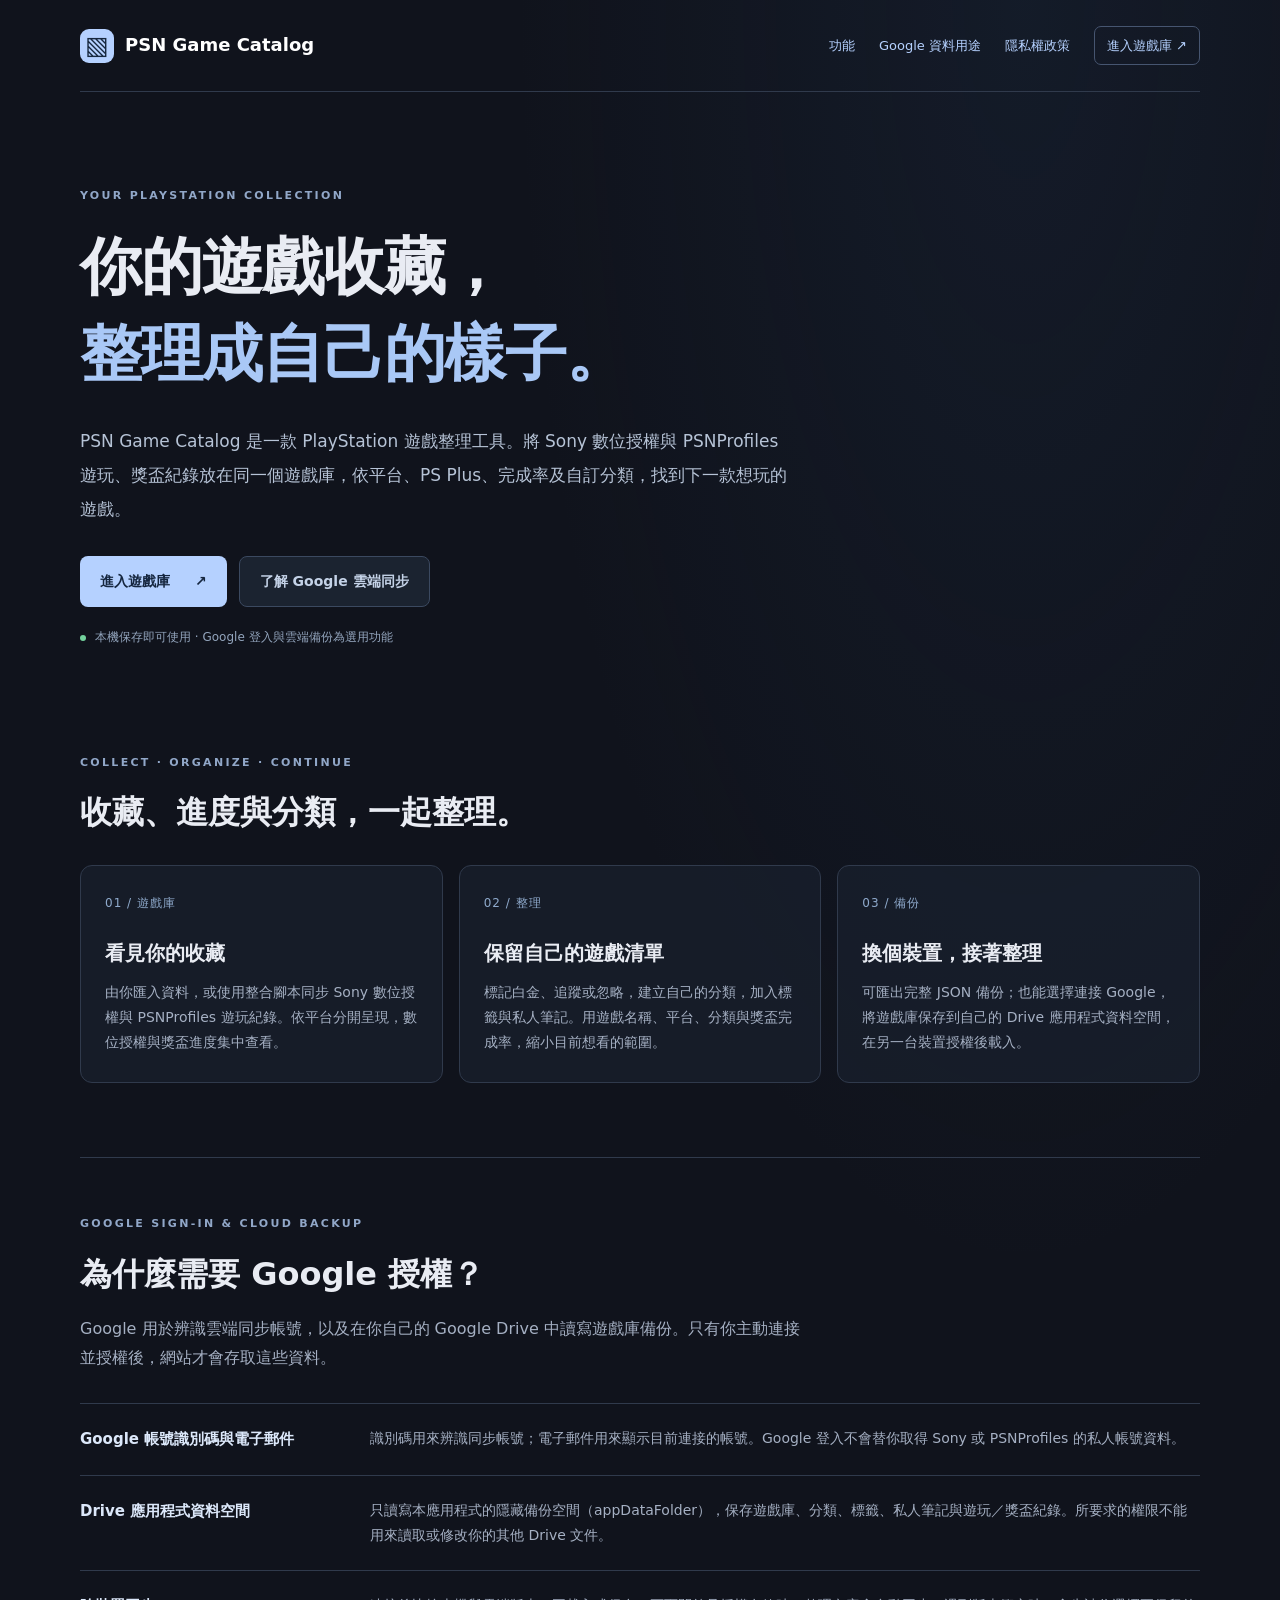
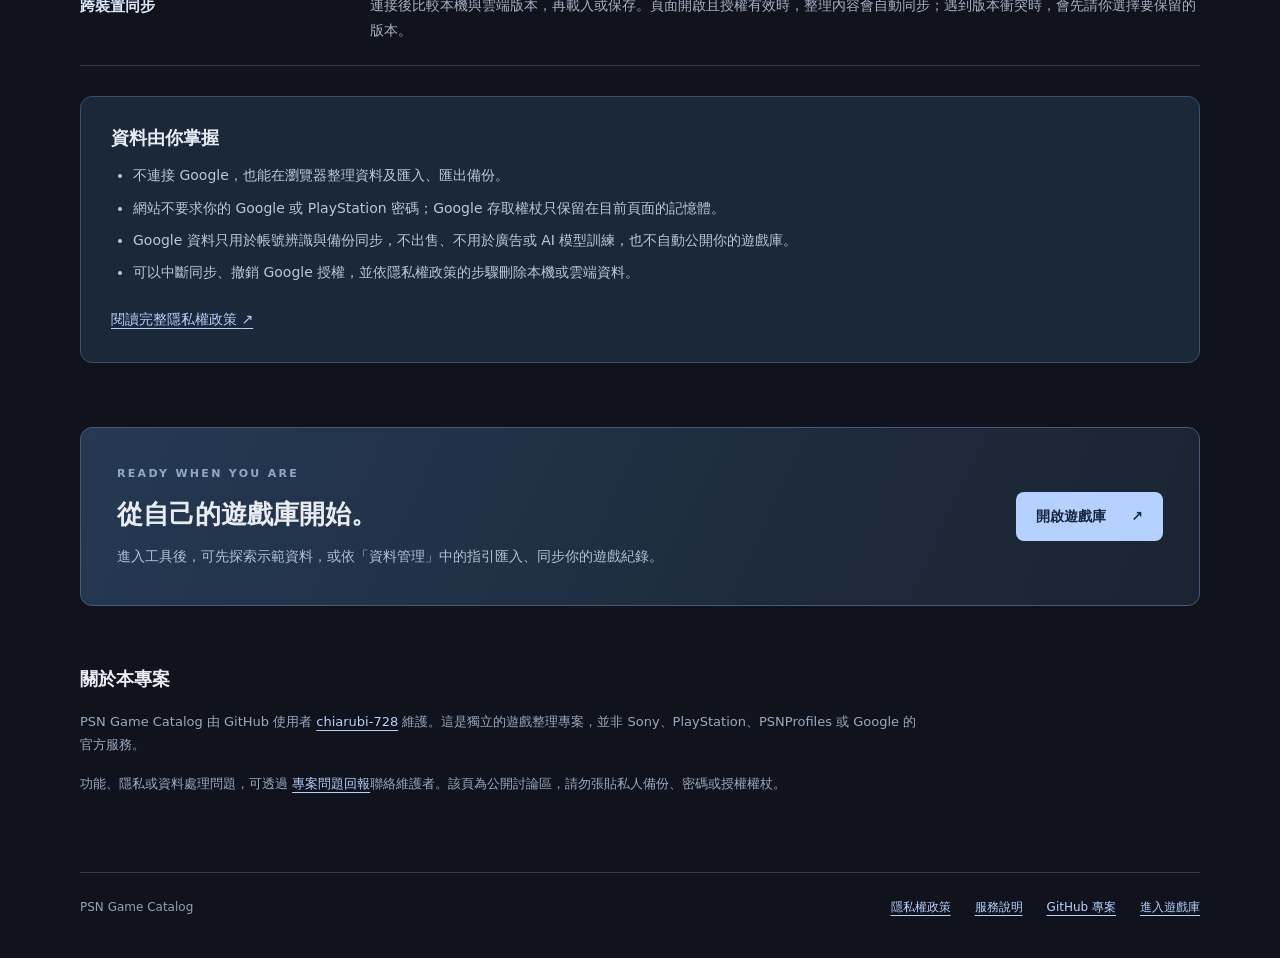
==== index.html @ e619add8 "建立 PSN Game Catalog 公開首頁" ====
<!doctype html>
<html lang="zh-Hant">
<head>
  <meta charset="utf-8">
  <meta name="viewport" content="width=device-width,initial-scale=1">
  <meta name="google-site-verification" content="MO9Nw9-mfi5g1G-daa9AsuT8tZnIIoYQPMDSrDxIh8I">
  <meta name="theme-color" content="#10131c">
  <meta name="description" content="PSN Game Catalog 是 PlayStation 遊戲整理工具，整合數位授權、遊玩與獎盃紀錄，提供分類、搜尋與選用的 Google Drive 雲端備份。了解功能、Google 資料用途及隱私權政策。">
  <link rel="canonical" href="https://chiarubi-728.github.io/">
  <title>PSN Game Catalog · PlayStation 遊戲整理工具</title>
  <link rel="stylesheet" href="style.css">
</head>
<body>
  <a class="skip-link" href="#main">跳至主要內容</a>
  <header class="site-header">
    <a class="brand" href="/" aria-label="PSN Game Catalog 首頁"><span class="brand-symbol" aria-hidden="true">▧</span><span>PSN Game Catalog</span></a>
    <nav aria-label="主要導覽"><a href="#features">功能</a><a href="#google-data">Google 資料用途</a><a href="/PSN_Game_Catalog/privacy.html">隱私權政策</a><a class="nav-enter" href="/PSN_Game_Catalog/">進入遊戲庫 <span aria-hidden="true">↗</span></a></nav>
  </header>
  <main id="main">
    <section class="hero" aria-labelledby="hero-title">
      <p class="eyebrow">YOUR PLAYSTATION COLLECTION</p>
      <h1 id="hero-title">你的遊戲收藏，<br><span>整理成自己的樣子。</span></h1>
      <p class="hero-description">PSN Game Catalog 是一款 PlayStation 遊戲整理工具。將 Sony 數位授權與 PSNProfiles 遊玩、獎盃紀錄放在同一個遊戲庫，依平台、PS Plus、完成率及自訂分類，找到下一款想玩的遊戲。</p>
      <div class="hero-actions"><a class="button primary" href="/PSN_Game_Catalog/">進入遊戲庫 <span aria-hidden="true">↗</span></a><a class="button secondary" href="#google-data">了解 Google 雲端同步</a></div>
      <p class="hero-note"><span class="status-dot" aria-hidden="true"></span>本機保存即可使用 · Google 登入與雲端備份為選用功能</p>
    </section>

    <section id="features" class="features" aria-labelledby="features-title">
      <div class="section-heading"><p class="eyebrow">COLLECT · ORGANIZE · CONTINUE</p><h2 id="features-title">收藏、進度與分類，一起整理。</h2></div>
      <div class="feature-grid">
        <article><span class="feature-number" aria-hidden="true">01 / 遊戲庫</span><h3>看見你的收藏</h3><p>由你匯入資料，或使用整合腳本同步 Sony 數位授權與 PSNProfiles 遊玩紀錄。依平台分開呈現，數位授權與獎盃進度集中查看。</p></article>
        <article><span class="feature-number" aria-hidden="true">02 / 整理</span><h3>保留自己的遊戲清單</h3><p>標記白金、追蹤或忽略，建立自己的分類，加入標籤與私人筆記。用遊戲名稱、平台、分類與獎盃完成率，縮小目前想看的範圍。</p></article>
        <article><span class="feature-number" aria-hidden="true">03 / 備份</span><h3>換個裝置，接著整理</h3><p>可匯出完整 JSON 備份；也能選擇連接 Google，將遊戲庫保存到自己的 Drive 應用程式資料空間，在另一台裝置授權後載入。</p></article>
      </div>
    </section>

    <section id="google-data" class="google-section" aria-labelledby="google-title">
      <div class="section-heading"><p class="eyebrow">GOOGLE SIGN-IN &amp; CLOUD BACKUP</p><h2 id="google-title">為什麼需要 Google 授權？</h2><p>Google 用於辨識雲端同步帳號，以及在你自己的 Google Drive 中讀寫遊戲庫備份。只有你主動連接並授權後，網站才會存取這些資料。</p></div>
      <dl class="data-list">
        <div><dt>Google 帳號識別碼與電子郵件</dt><dd>識別碼用來辨識同步帳號；電子郵件用來顯示目前連接的帳號。Google 登入不會替你取得 Sony 或 PSNProfiles 的私人帳號資料。</dd></div>
        <div><dt>Drive 應用程式資料空間</dt><dd>只讀寫本應用程式的隱藏備份空間（appDataFolder），保存遊戲庫、分類、標籤、私人筆記與遊玩／獎盃紀錄。所要求的權限不能用來讀取或修改你的其他 Drive 文件。</dd></div>
        <div><dt>跨裝置同步</dt><dd>連接後比較本機與雲端版本，再載入或保存。頁面開啟且授權有效時，整理內容會自動同步；遇到版本衝突時，會先請你選擇要保留的版本。</dd></div>
      </dl>
      <div class="privacy-summary"><h3>資料由你掌握</h3><ul><li>不連接 Google，也能在瀏覽器整理資料及匯入、匯出備份。</li><li>網站不要求你的 Google 或 PlayStation 密碼；Google 存取權杖只保留在目前頁面的記憶體。</li><li>Google 資料只用於帳號辨識與備份同步，不出售、不用於廣告或 AI 模型訓練，也不自動公開你的遊戲庫。</li><li>可以中斷同步、撤銷 Google 授權，並依隱私權政策的步驟刪除本機或雲端資料。</li></ul><a href="/PSN_Game_Catalog/privacy.html">閱讀完整隱私權政策 <span aria-hidden="true">↗</span></a></div>
    </section>

    <section class="getting-started" aria-labelledby="start-title"><div><p class="eyebrow">READY WHEN YOU ARE</p><h2 id="start-title">從自己的遊戲庫開始。</h2><p>進入工具後，可先探索示範資料，或依「資料管理」中的指引匯入、同步你的遊戲紀錄。</p></div><a class="button primary" href="/PSN_Game_Catalog/">開啟遊戲庫 <span aria-hidden="true">↗</span></a></section>

    <section class="project-info" aria-labelledby="project-title"><h2 id="project-title">關於本專案</h2><p>PSN Game Catalog 由 GitHub 使用者 <a href="https://github.com/chiarubi-728">chiarubi-728</a> 維護。這是獨立的遊戲整理專案，並非 Sony、PlayStation、PSNProfiles 或 Google 的官方服務。</p><p>功能、隱私或資料處理問題，可透過 <a href="https://github.com/chiarubi-728/PSN_Game_Catalog/issues">專案問題回報</a>聯絡維護者。該頁為公開討論區，請勿張貼私人備份、密碼或授權權杖。</p></section>
  </main>
  <footer class="site-footer"><span>PSN Game Catalog</span><nav aria-label="政策與相關連結"><a href="/PSN_Game_Catalog/privacy.html">隱私權政策</a><a href="/PSN_Game_Catalog/terms.html">服務說明</a><a href="https://github.com/chiarubi-728/PSN_Game_Catalog">GitHub 專案</a><a href="/PSN_Game_Catalog/">進入遊戲庫</a></nav></footer>
</body>
</html>
---- style.css ----
:root{color-scheme:dark;font-family:system-ui,"Microsoft JhengHei",sans-serif;background:#10131c;color:#e9ecf3;line-height:1.8;--muted:#a5b0c3;--accent:#b5d1ff;--line:#303a4c}
*{box-sizing:border-box}html{scroll-padding-top:24px}body{margin:0;background:radial-gradient(ellipse at 80% 0,#253f622e,transparent 35%),#10131c}a{color:var(--accent);text-underline-offset:4px}a:hover{color:#e2ecff}a:focus-visible{outline:2px solid var(--accent);outline-offset:5px;border-radius:3px}p{margin:0 0 16px}h1,h2,h3{line-height:1.4;text-wrap:balance}h2{font-size:clamp(24px,3vw,32px);margin:0 0 18px;font-weight:650}h3{font-size:20px;margin:0 0 13px}.site-header,main,.site-footer{width:min(1120px,calc(100% - 64px));margin-inline:auto}.site-header{padding:26px 0;display:flex;align-items:center;justify-content:space-between;gap:24px;border-bottom:1px solid var(--line)}.brand{display:flex;align-items:center;gap:11px;color:#fff;text-decoration:none;font-size:18px;font-weight:700;white-space:nowrap}.brand-symbol{width:34px;height:34px;display:grid;place-items:center;background:#b5d1ff;color:#17283f;border-radius:9px;font-size:25px;line-height:1}.site-header nav,.site-footer nav{display:flex;align-items:center;flex-wrap:wrap;gap:15px 24px;font-size:13px}.site-header nav a{text-decoration:none}.nav-enter{padding:7px 12px;border:1px solid #465570;border-radius:7px}.hero{padding:94px 0 88px;max-width:860px}.eyebrow{font-size:11px;font-weight:650;letter-spacing:2.3px;color:#91a7c8;margin:0 0 18px}h1{font-size:clamp(38px,5.8vw,62px);font-weight:700;letter-spacing:-1.3px;margin:0 0 26px}h1 span{color:#a9c8f6}.hero-description{max-width:720px;font-size:17px;line-height:2;color:#b6c3d6}.hero-actions{display:flex;flex-wrap:wrap;gap:12px;margin:30px 0 20px}.button{display:inline-flex;align-items:center;justify-content:center;gap:25px;border-radius:8px;padding:12px 20px;text-decoration:none;font-weight:650;font-size:14px}.primary{background:#b5d1ff;color:#15263f}.primary:hover{background:#d2e2ff;color:#15263f}.secondary{background:#1b2330;color:#c4d2e7;border:1px solid #3b4960}.hero-note{display:flex;align-items:baseline;gap:9px;color:#93a5bd;font-size:12px}.status-dot{width:6px;height:6px;background:#73d29d;border-radius:50%;flex:none}.features{padding:0 0 74px}.section-heading{max-width:800px;margin-bottom:30px}.section-heading>p:not(.eyebrow){color:var(--muted);max-width:720px}.feature-grid{display:grid;grid-template-columns:repeat(3,minmax(0,1fr));gap:16px}.feature-grid article{border:1px solid var(--line);border-radius:12px;padding:27px 24px;background:#1a2230a3}.feature-number{display:block;color:#8faacc;font-size:12px;letter-spacing:1px;margin-bottom:24px}.feature-grid p{color:var(--muted);font-size:14px;margin:0}.google-section{padding:56px 0 64px;border-top:1px solid var(--line)}.data-list{margin:0;border-top:1px solid var(--line)}.data-list>div{display:grid;grid-template-columns:260px minmax(0,1fr);gap:30px;padding:22px 0;border-bottom:1px solid var(--line)}dt{font-size:15px;font-weight:650;color:#dce8fa}dd{margin:0;color:var(--muted);font-size:14px;overflow-wrap:anywhere}.privacy-summary{border:1px solid #3b506a;border-radius:12px;background:#1a2839;padding:28px 30px;margin-top:30px}.privacy-summary h3{font-size:18px}.privacy-summary ul{margin:12px 0 20px;padding-left:22px;color:#b7c7dc;font-size:14px}.privacy-summary li{margin:7px 0}.privacy-summary>a{font-size:14px}.getting-started{display:flex;align-items:center;justify-content:space-between;gap:30px;padding:36px;border-radius:12px;border:1px solid #465a79;background:linear-gradient(115deg,#253953,#1a2331)}.getting-started p:not(.eyebrow){font-size:14px;color:#b0c0d6;max-width:640px;margin:0}.getting-started .eyebrow{margin-bottom:12px}.getting-started h2{font-size:26px;margin-bottom:12px}.getting-started .button{flex:none}.project-info{max-width:840px;padding:60px 0}.project-info h2{font-size:18px}.project-info p{color:#99aac1;font-size:13px}.site-footer{display:flex;align-items:center;justify-content:space-between;gap:24px;border-top:1px solid var(--line);padding:24px 0 40px;font-size:12px;color:#8fa2bd}.site-footer nav{font-size:12px}.skip-link{position:absolute;left:16px;top:-90px;padding:10px 16px;background:#d2e2ff;color:#15263f;z-index:10}.skip-link:focus{top:12px}
@media(max-width:850px){.site-header{align-items:flex-start;flex-direction:column;gap:18px}.site-header nav{gap:12px 20px}.hero{padding:64px 0}.feature-grid{grid-template-columns:1fr}.feature-grid article{padding:24px}.feature-number{margin-bottom:14px}.data-list>div{grid-template-columns:1fr;gap:8px}.getting-started{align-items:flex-start;flex-direction:column}.site-footer{align-items:flex-start;flex-direction:column}}
@media(max-width:480px){.site-header,main,.site-footer{width:calc(100% - 36px)}.brand{font-size:17px}.site-header nav{font-size:12px;gap:12px 16px}.hero{padding:48px 0 52px}h1{letter-spacing:-.7px}.hero-description{font-size:15px}.hero-actions{flex-direction:column;align-items:stretch}.hero-note{font-size:11px}.features{padding-bottom:46px}.google-section{padding:38px 0}.privacy-summary,.getting-started{padding:23px 20px}.project-info{padding:40px 0}.site-footer nav{gap:10px 18px}}
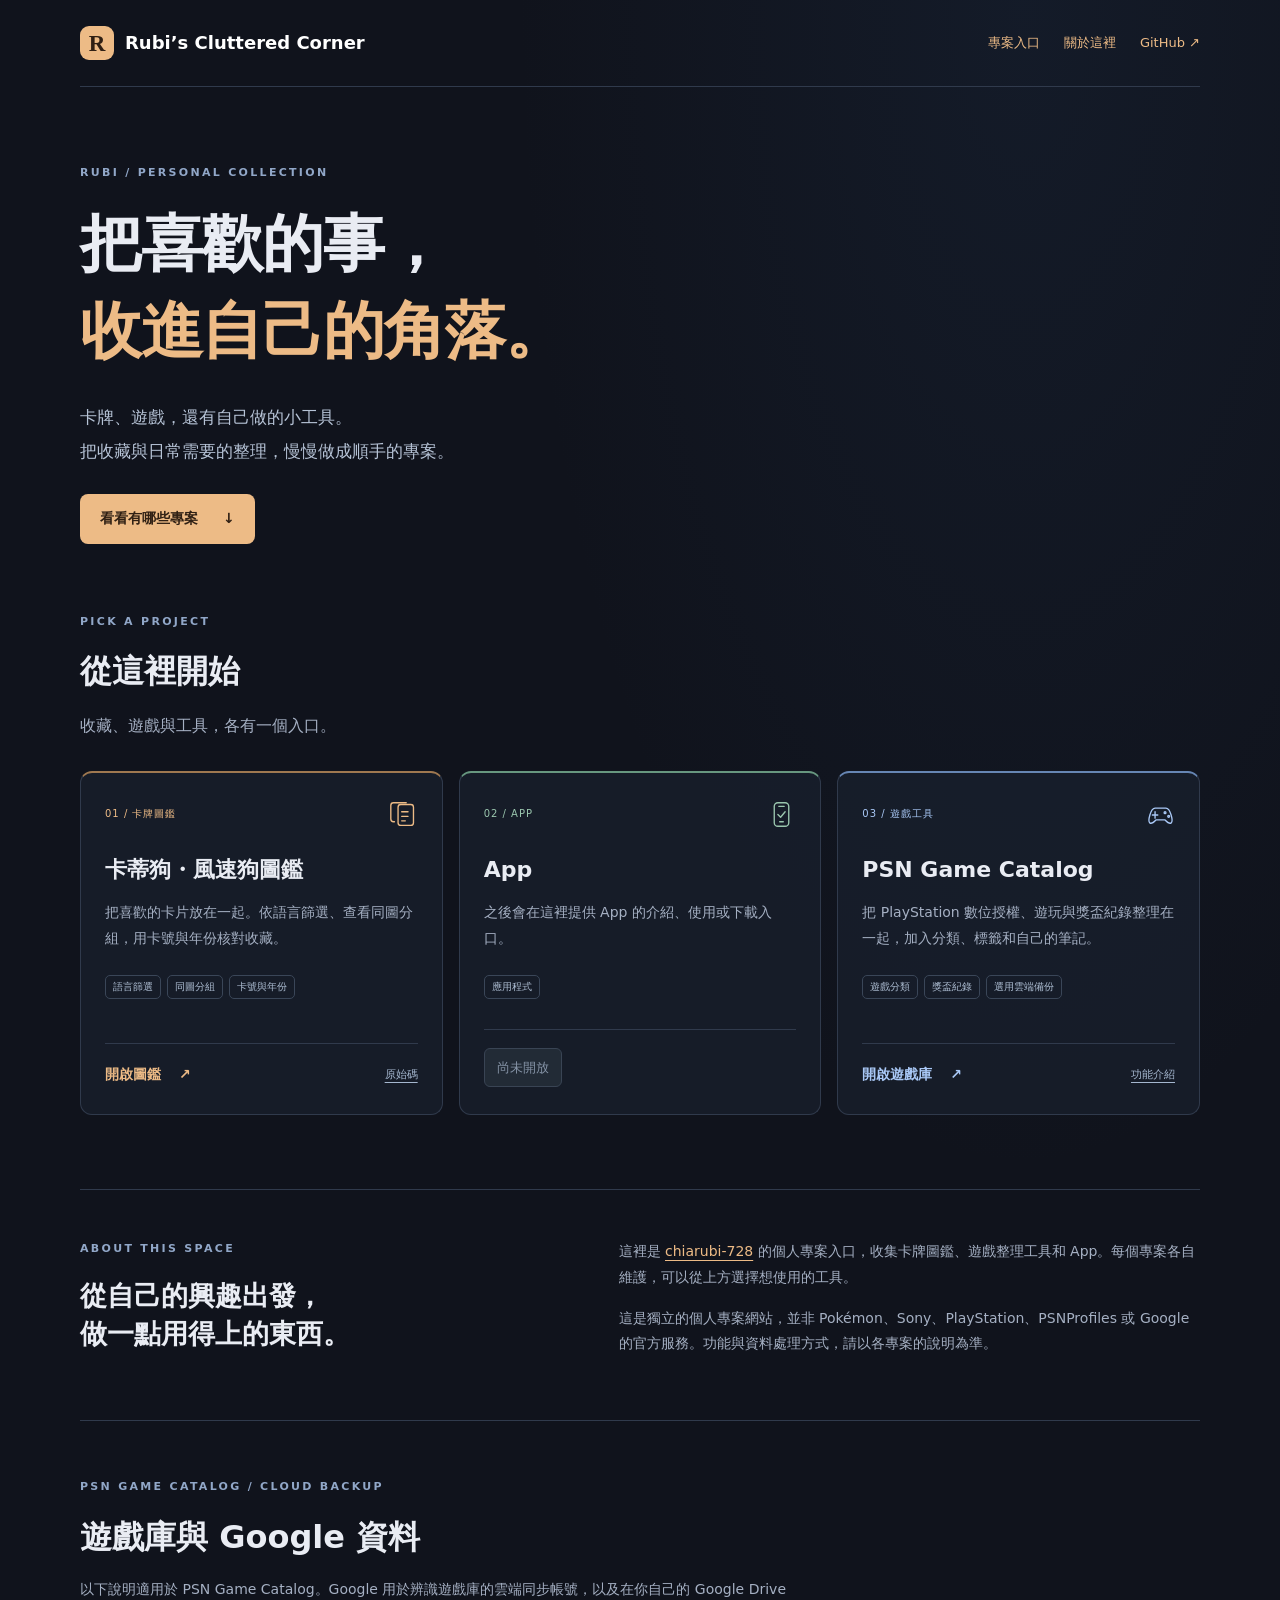
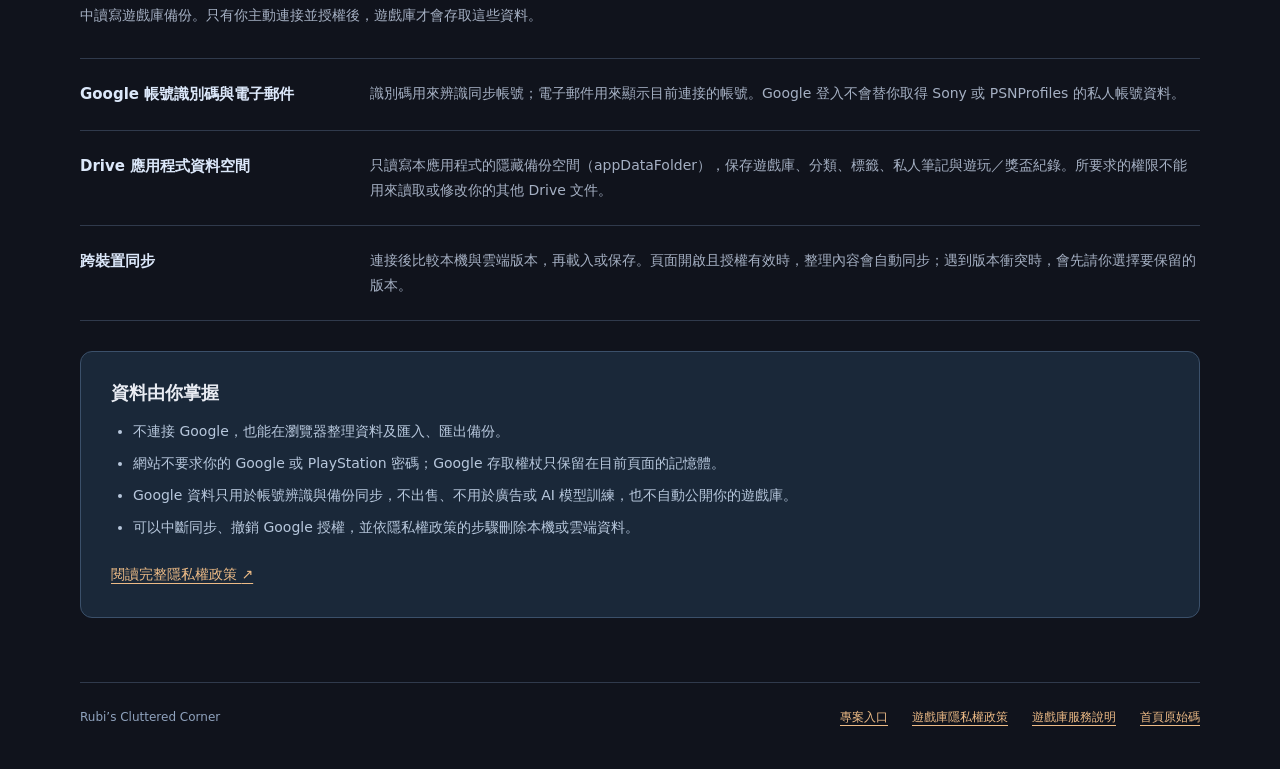
==== commit 5eb59de8: "將首頁改為 Rubi’s Cluttered Corner 專案入口" ====
--- a/index.html
+++ b/index.html
@@ -5,37 +5,59 @@
   <meta name="viewport" content="width=device-width,initial-scale=1">
   <meta name="google-site-verification" content="MO9Nw9-mfi5g1G-daa9AsuT8tZnIIoYQPMDSrDxIh8I">
   <meta name="theme-color" content="#10131c">
-  <meta name="description" content="PSN Game Catalog 是 PlayStation 遊戲整理工具，整合數位授權、遊玩與獎盃紀錄，提供分類、搜尋與選用的 Google Drive 雲端備份。了解功能、Google 資料用途及隱私權政策。">
+  <meta name="description" content="Rubi’s Cluttered Corner：卡蒂狗・風速狗圖鑑、App 與 PSN Game Catalog 的個人專案入口。收藏卡牌、整理遊戲，找到順手的小工具。">
   <link rel="canonical" href="https://chiarubi-728.github.io/">
-  <title>PSN Game Catalog · PlayStation 遊戲整理工具</title>
-  <link rel="stylesheet" href="style.css">
+  <title>Rubi’s Cluttered Corner · 卡牌、遊戲與小工具</title>
+  <link rel="stylesheet" href="style.css?v=20261023-portal">
 </head>
 <body>
   <a class="skip-link" href="#main">跳至主要內容</a>
   <header class="site-header">
-    <a class="brand" href="/" aria-label="PSN Game Catalog 首頁"><span class="brand-symbol" aria-hidden="true">▧</span><span>PSN Game Catalog</span></a>
-    <nav aria-label="主要導覽"><a href="#features">功能</a><a href="#google-data">Google 資料用途</a><a href="/PSN_Game_Catalog/privacy.html">隱私權政策</a><a class="nav-enter" href="/PSN_Game_Catalog/">進入遊戲庫 <span aria-hidden="true">↗</span></a></nav>
+    <a class="brand" href="/" aria-label="Rubi’s Cluttered Corner 首頁"><span class="brand-symbol" aria-hidden="true">R</span><span>Rubi’s Cluttered Corner</span></a>
+    <nav aria-label="主要導覽"><a href="#projects">專案入口</a><a href="#about">關於這裡</a><a href="https://github.com/chiarubi-728">GitHub <span aria-hidden="true">↗</span></a></nav>
   </header>
   <main id="main">
     <section class="hero" aria-labelledby="hero-title">
-      <p class="eyebrow">YOUR PLAYSTATION COLLECTION</p>
-      <h1 id="hero-title">你的遊戲收藏，<br><span>整理成自己的樣子。</span></h1>
-      <p class="hero-description">PSN Game Catalog 是一款 PlayStation 遊戲整理工具。將 Sony 數位授權與 PSNProfiles 遊玩、獎盃紀錄放在同一個遊戲庫，依平台、PS Plus、完成率及自訂分類，找到下一款想玩的遊戲。</p>
-      <div class="hero-actions"><a class="button primary" href="/PSN_Game_Catalog/">進入遊戲庫 <span aria-hidden="true">↗</span></a><a class="button secondary" href="#google-data">了解 Google 雲端同步</a></div>
-      <p class="hero-note"><span class="status-dot" aria-hidden="true"></span>本機保存即可使用 · Google 登入與雲端備份為選用功能</p>
+      <p class="eyebrow">RUBI / PERSONAL COLLECTION</p>
+      <h1 id="hero-title">把喜歡的事，<br><span>收進自己的角落。</span></h1>
+      <p class="hero-description">卡牌、遊戲，還有自己做的小工具。<br>把收藏與日常需要的整理，慢慢做成順手的專案。</p>
+      <a class="button primary" href="#projects">看看有哪些專案 <span aria-hidden="true">↓</span></a>
     </section>
 
-    <section id="features" class="features" aria-labelledby="features-title">
-      <div class="section-heading"><p class="eyebrow">COLLECT · ORGANIZE · CONTINUE</p><h2 id="features-title">收藏、進度與分類，一起整理。</h2></div>
-      <div class="feature-grid">
-        <article><span class="feature-number" aria-hidden="true">01 / 遊戲庫</span><h3>看見你的收藏</h3><p>由你匯入資料，或使用整合腳本同步 Sony 數位授權與 PSNProfiles 遊玩紀錄。依平台分開呈現，數位授權與獎盃進度集中查看。</p></article>
-        <article><span class="feature-number" aria-hidden="true">02 / 整理</span><h3>保留自己的遊戲清單</h3><p>標記白金、追蹤或忽略，建立自己的分類，加入標籤與私人筆記。用遊戲名稱、平台、分類與獎盃完成率，縮小目前想看的範圍。</p></article>
-        <article><span class="feature-number" aria-hidden="true">03 / 備份</span><h3>換個裝置，接著整理</h3><p>可匯出完整 JSON 備份；也能選擇連接 Google，將遊戲庫保存到自己的 Drive 應用程式資料空間，在另一台裝置授權後載入。</p></article>
+    <section id="projects" class="features" aria-labelledby="projects-title">
+      <div class="section-heading"><p class="eyebrow">PICK A PROJECT</p><h2 id="projects-title">從這裡開始</h2><p>收藏、遊戲與工具，各有一個入口。</p></div>
+      <div class="feature-grid project-grid">
+        <article class="project-card project-cards">
+          <div class="project-heading"><span class="feature-number">01 / 卡牌圖鑑</span><svg viewBox="0 0 32 32" fill="none" aria-hidden="true"><rect x="10" y="5" width="17" height="23" rx="3"/><path d="M6 24H5a3 3 0 0 1-3-3V6a3 3 0 0 1 3-3h14m-5 10h7m-7 5h7m-7 5h4"/></svg></div>
+          <h3>卡蒂狗・風速狗圖鑑</h3>
+          <p>把喜歡的卡片放在一起。依語言篩選、查看同圖分組，用卡號與年份核對收藏。</p>
+          <ul class="project-tags" aria-label="圖鑑功能"><li>語言篩選</li><li>同圖分組</li><li>卡號與年份</li></ul>
+          <div class="project-bottom"><a class="project-entry" href="/PTCG-Growlithe-Catalog/">開啟圖鑑 <span aria-hidden="true">↗</span></a><a class="project-source" href="https://github.com/chiarubi-728/PTCG-Growlithe-Catalog">原始碼</a></div>
+        </article>
+        <article class="project-card project-app">
+          <div class="project-heading"><span class="feature-number">02 / APP</span><svg viewBox="0 0 32 32" fill="none" aria-hidden="true"><rect x="8" y="3" width="16" height="26" rx="4"/><path d="M13 7h6m-5 17h4m-6-8 3 3 5-6"/></svg></div>
+          <h3>App</h3>
+          <p>之後會在這裡提供 App 的介紹、使用或下載入口。</p>
+          <ul class="project-tags" aria-label="App 類型"><li>應用程式</li></ul>
+          <div class="project-bottom"><button class="project-pending" type="button" disabled>尚未開放</button></div>
+        </article>
+        <article class="project-card project-games">
+          <div class="project-heading"><span class="feature-number">03 / 遊戲工具</span><svg viewBox="0 0 32 32" fill="none" aria-hidden="true"><path d="M10 9h12c5 0 8 14 6 16-2 2-4 0-7-3H11c-3 3-5 5-7 3-2-2 1-16 6-16Zm0 4v7m-3-3.5h6"/><circle cx="21" cy="14" r="1"/><circle cx="25" cy="18" r="1"/></svg></div>
+          <h3>PSN Game Catalog</h3>
+          <p>把 PlayStation 數位授權、遊玩與獎盃紀錄整理在一起，加入分類、標籤和自己的筆記。</p>
+          <ul class="project-tags" aria-label="遊戲庫功能"><li>遊戲分類</li><li>獎盃紀錄</li><li>選用雲端備份</li></ul>
+          <div class="project-bottom"><a class="project-entry" href="/PSN_Game_Catalog/">開啟遊戲庫 <span aria-hidden="true">↗</span></a><a class="project-source" href="/PSN_Game_Catalog/about.html">功能介紹</a></div>
+        </article>
       </div>
     </section>
 
+    <section id="about" class="about-section" aria-labelledby="about-title">
+      <div><p class="eyebrow">ABOUT THIS SPACE</p><h2 id="about-title">從自己的興趣出發，<br>做一點用得上的東西。</h2></div>
+      <div><p>這裡是 <a href="https://github.com/chiarubi-728">chiarubi-728</a> 的個人專案入口，收集卡牌圖鑑、遊戲整理工具和 App。每個專案各自維護，可以從上方選擇想使用的工具。</p><p>這是獨立的個人專案網站，並非 Pokémon、Sony、PlayStation、PSNProfiles 或 Google 的官方服務。功能與資料處理方式，請以各專案的說明為準。</p></div>
+    </section>
+
     <section id="google-data" class="google-section" aria-labelledby="google-title">
-      <div class="section-heading"><p class="eyebrow">GOOGLE SIGN-IN &amp; CLOUD BACKUP</p><h2 id="google-title">為什麼需要 Google 授權？</h2><p>Google 用於辨識雲端同步帳號，以及在你自己的 Google Drive 中讀寫遊戲庫備份。只有你主動連接並授權後，網站才會存取這些資料。</p></div>
+      <div class="section-heading"><p class="eyebrow">PSN GAME CATALOG / CLOUD BACKUP</p><h2 id="google-title">遊戲庫與 Google 資料</h2><p>以下說明適用於 PSN Game Catalog。Google 用於辨識遊戲庫的雲端同步帳號，以及在你自己的 Google Drive 中讀寫遊戲庫備份。只有你主動連接並授權後，遊戲庫才會存取這些資料。</p></div>
       <dl class="data-list">
         <div><dt>Google 帳號識別碼與電子郵件</dt><dd>識別碼用來辨識同步帳號；電子郵件用來顯示目前連接的帳號。Google 登入不會替你取得 Sony 或 PSNProfiles 的私人帳號資料。</dd></div>
         <div><dt>Drive 應用程式資料空間</dt><dd>只讀寫本應用程式的隱藏備份空間（appDataFolder），保存遊戲庫、分類、標籤、私人筆記與遊玩／獎盃紀錄。所要求的權限不能用來讀取或修改你的其他 Drive 文件。</dd></div>
@@ -44,10 +66,7 @@
       <div class="privacy-summary"><h3>資料由你掌握</h3><ul><li>不連接 Google，也能在瀏覽器整理資料及匯入、匯出備份。</li><li>網站不要求你的 Google 或 PlayStation 密碼；Google 存取權杖只保留在目前頁面的記憶體。</li><li>Google 資料只用於帳號辨識與備份同步，不出售、不用於廣告或 AI 模型訓練，也不自動公開你的遊戲庫。</li><li>可以中斷同步、撤銷 Google 授權，並依隱私權政策的步驟刪除本機或雲端資料。</li></ul><a href="/PSN_Game_Catalog/privacy.html">閱讀完整隱私權政策 <span aria-hidden="true">↗</span></a></div>
     </section>
 
-    <section class="getting-started" aria-labelledby="start-title"><div><p class="eyebrow">READY WHEN YOU ARE</p><h2 id="start-title">從自己的遊戲庫開始。</h2><p>進入工具後，可先探索示範資料，或依「資料管理」中的指引匯入、同步你的遊戲紀錄。</p></div><a class="button primary" href="/PSN_Game_Catalog/">開啟遊戲庫 <span aria-hidden="true">↗</span></a></section>
-
-    <section class="project-info" aria-labelledby="project-title"><h2 id="project-title">關於本專案</h2><p>PSN Game Catalog 由 GitHub 使用者 <a href="https://github.com/chiarubi-728">chiarubi-728</a> 維護。這是獨立的遊戲整理專案，並非 Sony、PlayStation、PSNProfiles 或 Google 的官方服務。</p><p>功能、隱私或資料處理問題，可透過 <a href="https://github.com/chiarubi-728/PSN_Game_Catalog/issues">專案問題回報</a>聯絡維護者。該頁為公開討論區，請勿張貼私人備份、密碼或授權權杖。</p></section>
   </main>
-  <footer class="site-footer"><span>PSN Game Catalog</span><nav aria-label="政策與相關連結"><a href="/PSN_Game_Catalog/privacy.html">隱私權政策</a><a href="/PSN_Game_Catalog/terms.html">服務說明</a><a href="https://github.com/chiarubi-728/PSN_Game_Catalog">GitHub 專案</a><a href="/PSN_Game_Catalog/">進入遊戲庫</a></nav></footer>
+  <footer class="site-footer"><span>Rubi’s Cluttered Corner</span><nav aria-label="相關連結"><a href="#projects">專案入口</a><a href="/PSN_Game_Catalog/privacy.html">遊戲庫隱私權政策</a><a href="/PSN_Game_Catalog/terms.html">遊戲庫服務說明</a><a href="https://github.com/chiarubi-728/chiarubi-728.github.io">首頁原始碼</a></nav></footer>
 </body>
 </html>
--- a/style.css
+++ b/style.css
@@ -2,3 +2,8 @@
 *{box-sizing:border-box}html{scroll-padding-top:24px}body{margin:0;background:radial-gradient(ellipse at 80% 0,#253f622e,transparent 35%),#10131c}a{color:var(--accent);text-underline-offset:4px}a:hover{color:#e2ecff}a:focus-visible{outline:2px solid var(--accent);outline-offset:5px;border-radius:3px}p{margin:0 0 16px}h1,h2,h3{line-height:1.4;text-wrap:balance}h2{font-size:clamp(24px,3vw,32px);margin:0 0 18px;font-weight:650}h3{font-size:20px;margin:0 0 13px}.site-header,main,.site-footer{width:min(1120px,calc(100% - 64px));margin-inline:auto}.site-header{padding:26px 0;display:flex;align-items:center;justify-content:space-between;gap:24px;border-bottom:1px solid var(--line)}.brand{display:flex;align-items:center;gap:11px;color:#fff;text-decoration:none;font-size:18px;font-weight:700;white-space:nowrap}.brand-symbol{width:34px;height:34px;display:grid;place-items:center;background:#b5d1ff;color:#17283f;border-radius:9px;font-size:25px;line-height:1}.site-header nav,.site-footer nav{display:flex;align-items:center;flex-wrap:wrap;gap:15px 24px;font-size:13px}.site-header nav a{text-decoration:none}.nav-enter{padding:7px 12px;border:1px solid #465570;border-radius:7px}.hero{padding:94px 0 88px;max-width:860px}.eyebrow{font-size:11px;font-weight:650;letter-spacing:2.3px;color:#91a7c8;margin:0 0 18px}h1{font-size:clamp(38px,5.8vw,62px);font-weight:700;letter-spacing:-1.3px;margin:0 0 26px}h1 span{color:#a9c8f6}.hero-description{max-width:720px;font-size:17px;line-height:2;color:#b6c3d6}.hero-actions{display:flex;flex-wrap:wrap;gap:12px;margin:30px 0 20px}.button{display:inline-flex;align-items:center;justify-content:center;gap:25px;border-radius:8px;padding:12px 20px;text-decoration:none;font-weight:650;font-size:14px}.primary{background:#b5d1ff;color:#15263f}.primary:hover{background:#d2e2ff;color:#15263f}.secondary{background:#1b2330;color:#c4d2e7;border:1px solid #3b4960}.hero-note{display:flex;align-items:baseline;gap:9px;color:#93a5bd;font-size:12px}.status-dot{width:6px;height:6px;background:#73d29d;border-radius:50%;flex:none}.features{padding:0 0 74px}.section-heading{max-width:800px;margin-bottom:30px}.section-heading>p:not(.eyebrow){color:var(--muted);max-width:720px}.feature-grid{display:grid;grid-template-columns:repeat(3,minmax(0,1fr));gap:16px}.feature-grid article{border:1px solid var(--line);border-radius:12px;padding:27px 24px;background:#1a2230a3}.feature-number{display:block;color:#8faacc;font-size:12px;letter-spacing:1px;margin-bottom:24px}.feature-grid p{color:var(--muted);font-size:14px;margin:0}.google-section{padding:56px 0 64px;border-top:1px solid var(--line)}.data-list{margin:0;border-top:1px solid var(--line)}.data-list>div{display:grid;grid-template-columns:260px minmax(0,1fr);gap:30px;padding:22px 0;border-bottom:1px solid var(--line)}dt{font-size:15px;font-weight:650;color:#dce8fa}dd{margin:0;color:var(--muted);font-size:14px;overflow-wrap:anywhere}.privacy-summary{border:1px solid #3b506a;border-radius:12px;background:#1a2839;padding:28px 30px;margin-top:30px}.privacy-summary h3{font-size:18px}.privacy-summary ul{margin:12px 0 20px;padding-left:22px;color:#b7c7dc;font-size:14px}.privacy-summary li{margin:7px 0}.privacy-summary>a{font-size:14px}.getting-started{display:flex;align-items:center;justify-content:space-between;gap:30px;padding:36px;border-radius:12px;border:1px solid #465a79;background:linear-gradient(115deg,#253953,#1a2331)}.getting-started p:not(.eyebrow){font-size:14px;color:#b0c0d6;max-width:640px;margin:0}.getting-started .eyebrow{margin-bottom:12px}.getting-started h2{font-size:26px;margin-bottom:12px}.getting-started .button{flex:none}.project-info{max-width:840px;padding:60px 0}.project-info h2{font-size:18px}.project-info p{color:#99aac1;font-size:13px}.site-footer{display:flex;align-items:center;justify-content:space-between;gap:24px;border-top:1px solid var(--line);padding:24px 0 40px;font-size:12px;color:#8fa2bd}.site-footer nav{font-size:12px}.skip-link{position:absolute;left:16px;top:-90px;padding:10px 16px;background:#d2e2ff;color:#15263f;z-index:10}.skip-link:focus{top:12px}
 @media(max-width:850px){.site-header{align-items:flex-start;flex-direction:column;gap:18px}.site-header nav{gap:12px 20px}.hero{padding:64px 0}.feature-grid{grid-template-columns:1fr}.feature-grid article{padding:24px}.feature-number{margin-bottom:14px}.data-list>div{grid-template-columns:1fr;gap:8px}.getting-started{align-items:flex-start;flex-direction:column}.site-footer{align-items:flex-start;flex-direction:column}}
 @media(max-width:480px){.site-header,main,.site-footer{width:calc(100% - 36px)}.brand{font-size:17px}.site-header nav{font-size:12px;gap:12px 16px}.hero{padding:48px 0 52px}h1{letter-spacing:-.7px}.hero-description{font-size:15px}.hero-actions{flex-direction:column;align-items:stretch}.hero-note{font-size:11px}.features{padding-bottom:46px}.google-section{padding:38px 0}.privacy-summary,.getting-started{padding:23px 20px}.project-info{padding:40px 0}.site-footer nav{gap:10px 18px}}
+
+/* Personal project portal */
+:root{--accent:#edbb86}.brand-symbol{background:#edbb86;color:#302014;font-family:Georgia,serif;font-size:23px}h1 span{color:#edbb86}.primary{background:#edbb86;color:#302014}.primary:hover{background:#f5d3ae;color:#302014}.hero{padding:76px 0 68px}.hero-description{margin-bottom:26px}.project-card{--project-accent:#edbb86;display:flex;flex-direction:column;min-width:0;border-top:2px solid #9f7850!important}.project-app{--project-accent:#9ac6ae;border-top-color:#67977f!important}.project-games{--project-accent:#a9c8f6;border-top-color:#6686b4!important}.project-heading{display:flex;align-items:center;justify-content:space-between;gap:12px;margin-bottom:26px}.project-heading .feature-number{margin:0;color:var(--project-accent);font-size:10px}.project-heading svg{width:29px;height:29px;flex:none;color:var(--project-accent);stroke:currentColor;stroke-width:1.5;stroke-linecap:round;stroke-linejoin:round}.project-card h3{font-size:22px}.project-grid p{line-height:1.9}.project-tags{list-style:none;padding:0;margin:23px 0 30px;display:flex;flex-wrap:wrap;gap:6px}.project-tags li{font-size:10px;border:1px solid #3a4658;border-radius:5px;padding:2px 7px;color:#aebed3}.project-bottom{margin-top:auto;padding-top:18px;border-top:1px solid var(--line);display:flex;justify-content:space-between;align-items:center;flex-wrap:wrap;gap:12px}.project-entry{display:inline-flex;align-items:center;gap:18px;font-size:14px;font-weight:650;color:var(--project-accent);text-decoration:none}.project-source{font-size:11px;color:#a5b7cf}.project-pending{font:inherit;font-size:13px;color:#8593a6;background:#222b36;border:1px solid #394454;border-radius:6px;padding:7px 12px;cursor:not-allowed}.about-section{display:grid;grid-template-columns:1fr 1.2fr;gap:54px;padding:49px 0;border-top:1px solid var(--line)}.about-section h2{font-size:27px}.about-section p:not(.eyebrow){font-size:14px;color:var(--muted)}.about-section p:last-child{margin:0}.google-section .section-heading>p:not(.eyebrow){font-size:14px}.privacy-summary h3{font-size:18px}
+@media(max-width:850px){.about-section{grid-template-columns:1fr;gap:22px}.project-card{min-height:300px}.project-heading{margin-bottom:20px}.project-card h3{font-size:23px}.project-tags{margin-bottom:26px}}
+@media(max-width:480px){.hero{padding:48px 0}.about-section{padding:35px 0}.about-section h2{font-size:24px}}
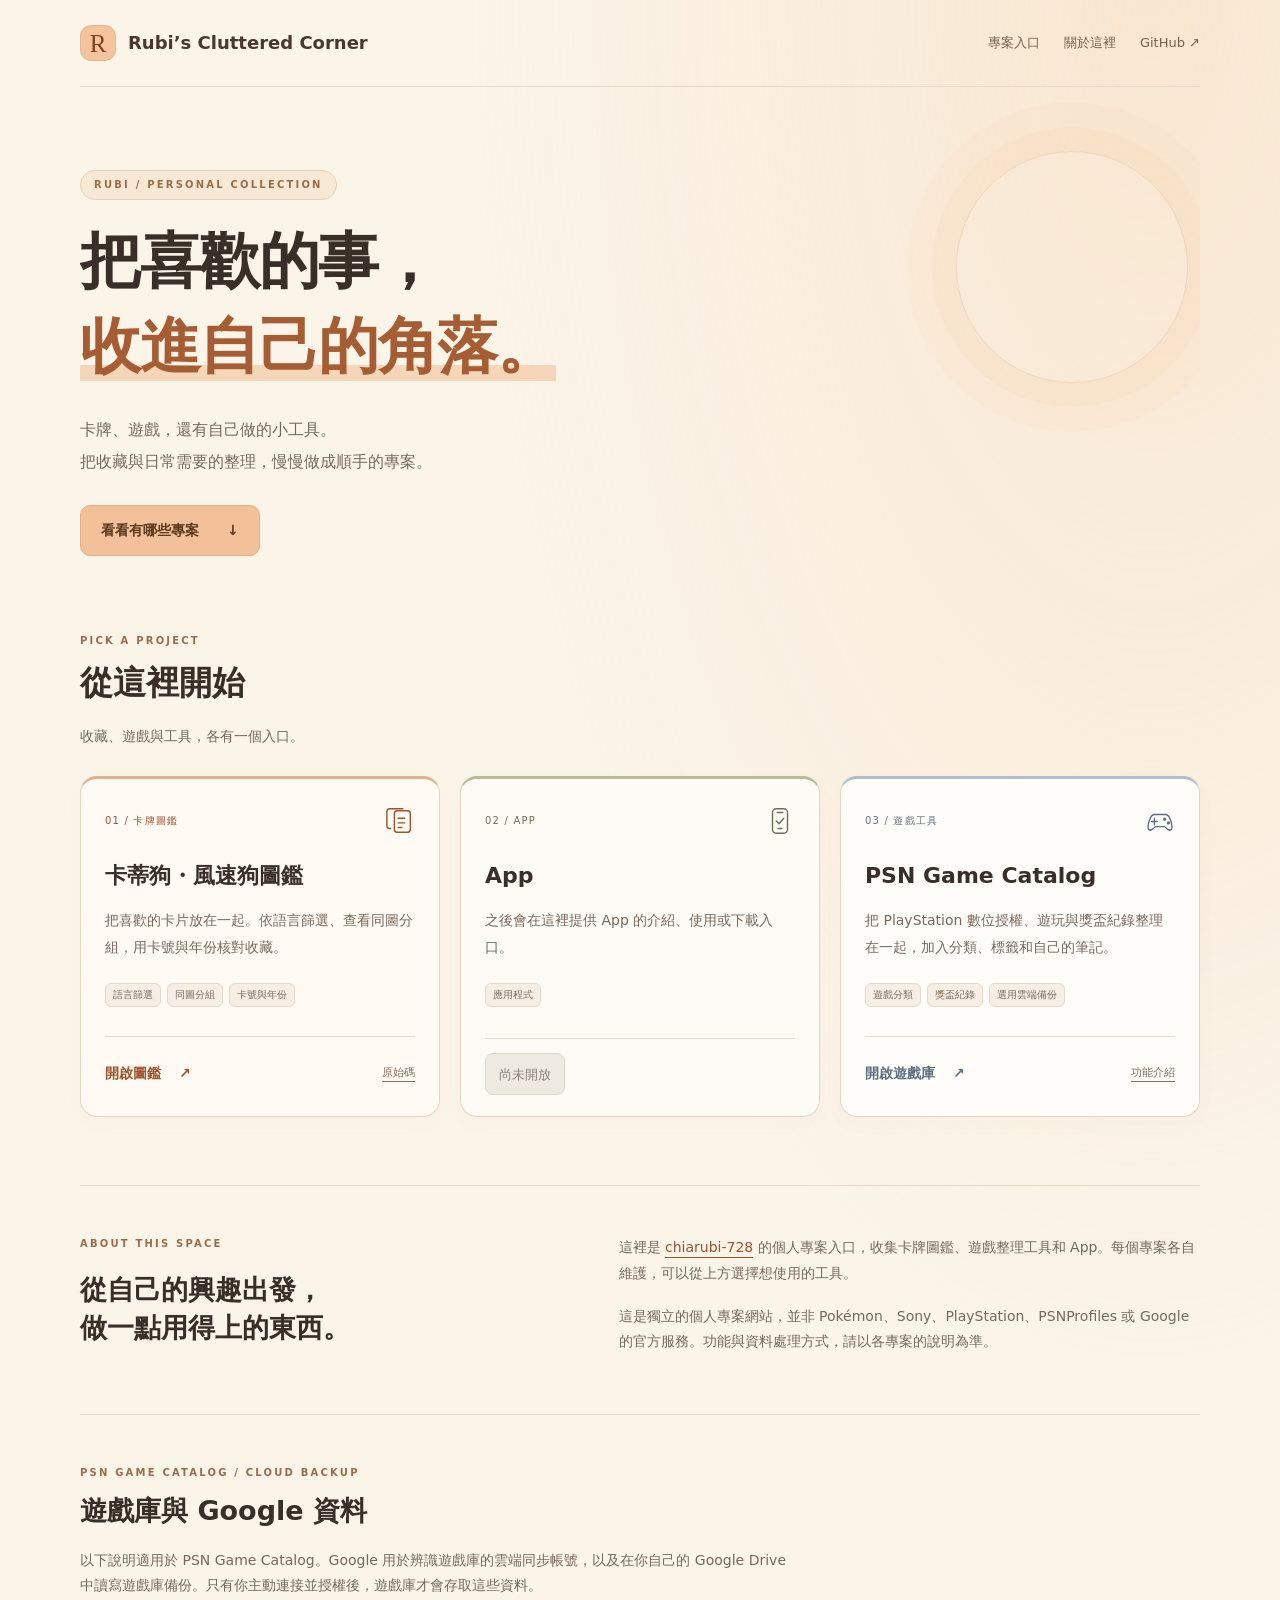
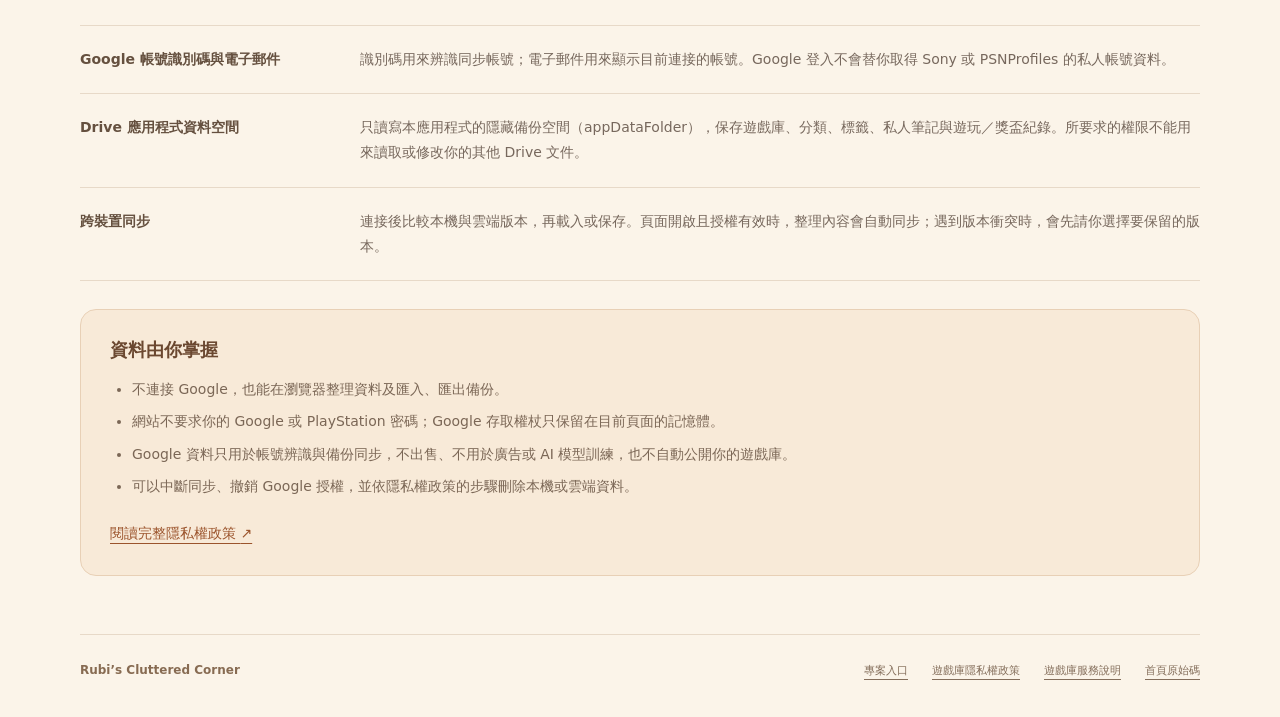
==== commit d7165888: "將首頁改為米色與淺橘暖色調" ====
--- a/index.html
+++ b/index.html
@@ -4,11 +4,11 @@
   <meta charset="utf-8">
   <meta name="viewport" content="width=device-width,initial-scale=1">
   <meta name="google-site-verification" content="MO9Nw9-mfi5g1G-daa9AsuT8tZnIIoYQPMDSrDxIh8I">
-  <meta name="theme-color" content="#10131c">
+  <meta name="theme-color" content="#fbf4e9">
   <meta name="description" content="Rubi’s Cluttered Corner：卡蒂狗・風速狗圖鑑、App 與 PSN Game Catalog 的個人專案入口。收藏卡牌、整理遊戲，找到順手的小工具。">
   <link rel="canonical" href="https://chiarubi-728.github.io/">
   <title>Rubi’s Cluttered Corner · 卡牌、遊戲與小工具</title>
-  <link rel="stylesheet" href="style.css?v=20261023-portal">
+  <link rel="stylesheet" href="style.css?v=20261023-warm">
 </head>
 <body>
   <a class="skip-link" href="#main">跳至主要內容</a>
--- a/style.css
+++ b/style.css
@@ -1,9 +1,30 @@
-:root{color-scheme:dark;font-family:system-ui,"Microsoft JhengHei",sans-serif;background:#10131c;color:#e9ecf3;line-height:1.8;--muted:#a5b0c3;--accent:#b5d1ff;--line:#303a4c}
-*{box-sizing:border-box}html{scroll-padding-top:24px}body{margin:0;background:radial-gradient(ellipse at 80% 0,#253f622e,transparent 35%),#10131c}a{color:var(--accent);text-underline-offset:4px}a:hover{color:#e2ecff}a:focus-visible{outline:2px solid var(--accent);outline-offset:5px;border-radius:3px}p{margin:0 0 16px}h1,h2,h3{line-height:1.4;text-wrap:balance}h2{font-size:clamp(24px,3vw,32px);margin:0 0 18px;font-weight:650}h3{font-size:20px;margin:0 0 13px}.site-header,main,.site-footer{width:min(1120px,calc(100% - 64px));margin-inline:auto}.site-header{padding:26px 0;display:flex;align-items:center;justify-content:space-between;gap:24px;border-bottom:1px solid var(--line)}.brand{display:flex;align-items:center;gap:11px;color:#fff;text-decoration:none;font-size:18px;font-weight:700;white-space:nowrap}.brand-symbol{width:34px;height:34px;display:grid;place-items:center;background:#b5d1ff;color:#17283f;border-radius:9px;font-size:25px;line-height:1}.site-header nav,.site-footer nav{display:flex;align-items:center;flex-wrap:wrap;gap:15px 24px;font-size:13px}.site-header nav a{text-decoration:none}.nav-enter{padding:7px 12px;border:1px solid #465570;border-radius:7px}.hero{padding:94px 0 88px;max-width:860px}.eyebrow{font-size:11px;font-weight:650;letter-spacing:2.3px;color:#91a7c8;margin:0 0 18px}h1{font-size:clamp(38px,5.8vw,62px);font-weight:700;letter-spacing:-1.3px;margin:0 0 26px}h1 span{color:#a9c8f6}.hero-description{max-width:720px;font-size:17px;line-height:2;color:#b6c3d6}.hero-actions{display:flex;flex-wrap:wrap;gap:12px;margin:30px 0 20px}.button{display:inline-flex;align-items:center;justify-content:center;gap:25px;border-radius:8px;padding:12px 20px;text-decoration:none;font-weight:650;font-size:14px}.primary{background:#b5d1ff;color:#15263f}.primary:hover{background:#d2e2ff;color:#15263f}.secondary{background:#1b2330;color:#c4d2e7;border:1px solid #3b4960}.hero-note{display:flex;align-items:baseline;gap:9px;color:#93a5bd;font-size:12px}.status-dot{width:6px;height:6px;background:#73d29d;border-radius:50%;flex:none}.features{padding:0 0 74px}.section-heading{max-width:800px;margin-bottom:30px}.section-heading>p:not(.eyebrow){color:var(--muted);max-width:720px}.feature-grid{display:grid;grid-template-columns:repeat(3,minmax(0,1fr));gap:16px}.feature-grid article{border:1px solid var(--line);border-radius:12px;padding:27px 24px;background:#1a2230a3}.feature-number{display:block;color:#8faacc;font-size:12px;letter-spacing:1px;margin-bottom:24px}.feature-grid p{color:var(--muted);font-size:14px;margin:0}.google-section{padding:56px 0 64px;border-top:1px solid var(--line)}.data-list{margin:0;border-top:1px solid var(--line)}.data-list>div{display:grid;grid-template-columns:260px minmax(0,1fr);gap:30px;padding:22px 0;border-bottom:1px solid var(--line)}dt{font-size:15px;font-weight:650;color:#dce8fa}dd{margin:0;color:var(--muted);font-size:14px;overflow-wrap:anywhere}.privacy-summary{border:1px solid #3b506a;border-radius:12px;background:#1a2839;padding:28px 30px;margin-top:30px}.privacy-summary h3{font-size:18px}.privacy-summary ul{margin:12px 0 20px;padding-left:22px;color:#b7c7dc;font-size:14px}.privacy-summary li{margin:7px 0}.privacy-summary>a{font-size:14px}.getting-started{display:flex;align-items:center;justify-content:space-between;gap:30px;padding:36px;border-radius:12px;border:1px solid #465a79;background:linear-gradient(115deg,#253953,#1a2331)}.getting-started p:not(.eyebrow){font-size:14px;color:#b0c0d6;max-width:640px;margin:0}.getting-started .eyebrow{margin-bottom:12px}.getting-started h2{font-size:26px;margin-bottom:12px}.getting-started .button{flex:none}.project-info{max-width:840px;padding:60px 0}.project-info h2{font-size:18px}.project-info p{color:#99aac1;font-size:13px}.site-footer{display:flex;align-items:center;justify-content:space-between;gap:24px;border-top:1px solid var(--line);padding:24px 0 40px;font-size:12px;color:#8fa2bd}.site-footer nav{font-size:12px}.skip-link{position:absolute;left:16px;top:-90px;padding:10px 16px;background:#d2e2ff;color:#15263f;z-index:10}.skip-link:focus{top:12px}
-@media(max-width:850px){.site-header{align-items:flex-start;flex-direction:column;gap:18px}.site-header nav{gap:12px 20px}.hero{padding:64px 0}.feature-grid{grid-template-columns:1fr}.feature-grid article{padding:24px}.feature-number{margin-bottom:14px}.data-list>div{grid-template-columns:1fr;gap:8px}.getting-started{align-items:flex-start;flex-direction:column}.site-footer{align-items:flex-start;flex-direction:column}}
-@media(max-width:480px){.site-header,main,.site-footer{width:calc(100% - 36px)}.brand{font-size:17px}.site-header nav{font-size:12px;gap:12px 16px}.hero{padding:48px 0 52px}h1{letter-spacing:-.7px}.hero-description{font-size:15px}.hero-actions{flex-direction:column;align-items:stretch}.hero-note{font-size:11px}.features{padding-bottom:46px}.google-section{padding:38px 0}.privacy-summary,.getting-started{padding:23px 20px}.project-info{padding:40px 0}.site-footer nav{gap:10px 18px}}
-
-/* Personal project portal */
-:root{--accent:#edbb86}.brand-symbol{background:#edbb86;color:#302014;font-family:Georgia,serif;font-size:23px}h1 span{color:#edbb86}.primary{background:#edbb86;color:#302014}.primary:hover{background:#f5d3ae;color:#302014}.hero{padding:76px 0 68px}.hero-description{margin-bottom:26px}.project-card{--project-accent:#edbb86;display:flex;flex-direction:column;min-width:0;border-top:2px solid #9f7850!important}.project-app{--project-accent:#9ac6ae;border-top-color:#67977f!important}.project-games{--project-accent:#a9c8f6;border-top-color:#6686b4!important}.project-heading{display:flex;align-items:center;justify-content:space-between;gap:12px;margin-bottom:26px}.project-heading .feature-number{margin:0;color:var(--project-accent);font-size:10px}.project-heading svg{width:29px;height:29px;flex:none;color:var(--project-accent);stroke:currentColor;stroke-width:1.5;stroke-linecap:round;stroke-linejoin:round}.project-card h3{font-size:22px}.project-grid p{line-height:1.9}.project-tags{list-style:none;padding:0;margin:23px 0 30px;display:flex;flex-wrap:wrap;gap:6px}.project-tags li{font-size:10px;border:1px solid #3a4658;border-radius:5px;padding:2px 7px;color:#aebed3}.project-bottom{margin-top:auto;padding-top:18px;border-top:1px solid var(--line);display:flex;justify-content:space-between;align-items:center;flex-wrap:wrap;gap:12px}.project-entry{display:inline-flex;align-items:center;gap:18px;font-size:14px;font-weight:650;color:var(--project-accent);text-decoration:none}.project-source{font-size:11px;color:#a5b7cf}.project-pending{font:inherit;font-size:13px;color:#8593a6;background:#222b36;border:1px solid #394454;border-radius:6px;padding:7px 12px;cursor:not-allowed}.about-section{display:grid;grid-template-columns:1fr 1.2fr;gap:54px;padding:49px 0;border-top:1px solid var(--line)}.about-section h2{font-size:27px}.about-section p:not(.eyebrow){font-size:14px;color:var(--muted)}.about-section p:last-child{margin:0}.google-section .section-heading>p:not(.eyebrow){font-size:14px}.privacy-summary h3{font-size:18px}
-@media(max-width:850px){.about-section{grid-template-columns:1fr;gap:22px}.project-card{min-height:300px}.project-heading{margin-bottom:20px}.project-card h3{font-size:23px}.project-tags{margin-bottom:26px}}
-@media(max-width:480px){.hero{padding:48px 0}.about-section{padding:35px 0}.about-section h2{font-size:24px}}
+:root{
+  color-scheme:light;font-family:system-ui,"Microsoft JhengHei",sans-serif;line-height:1.8;
+  background:#fbf4e9;color:#392f28;--muted:#77685d;--accent:#9b542c;--line:#e7d9c8;
+}
+*{box-sizing:border-box}html{scroll-padding-top:24px}body{margin:0;background:radial-gradient(ellipse at 90% 0,#f5d2ad66,transparent 42%),#fbf4e9}
+a{color:var(--accent);text-underline-offset:5px}a:hover{color:#67371e}a:focus-visible,button:focus-visible{outline:3px solid #a65c31;outline-offset:5px;border-radius:4px}
+p{margin:0 0 18px}h1,h2,h3{line-height:1.4;text-wrap:balance}h2{font-size:clamp(25px,3vw,33px);margin:0 0 18px;font-weight:650}h3{font-size:22px;margin:0 0 15px}
+.site-header,main,.site-footer{width:min(1120px,calc(100% - 64px));margin-inline:auto}
+.site-header{padding:25px 0;display:flex;align-items:center;justify-content:space-between;gap:25px;border-bottom:1px solid var(--line)}
+.brand{display:flex;align-items:center;gap:12px;color:#49382c;text-decoration:none;font-size:18px;font-weight:700;line-height:1.4;min-width:0}
+.brand-symbol{width:36px;height:36px;flex:none;display:grid;place-items:center;background:#f5c49e;color:#764424;border:1px solid #e9b48c;border-radius:11px;font:25px/1 Georgia,serif}
+.site-header nav,.site-footer nav{display:flex;align-items:center;flex-wrap:wrap;gap:12px 24px;font-size:13px}.site-header nav a{text-decoration:none;color:#76614f}.site-header nav a:hover{color:#9b542c}
+.hero{padding:82px 0 76px;position:relative;isolation:isolate;overflow:hidden}
+.hero::after{content:"";position:absolute;right:12px;top:64px;width:230px;height:230px;border:1px solid #e5b79166;border-radius:50%;box-shadow:0 0 0 24px #f1cfa32b,0 0 0 49px #f1cfa31a;z-index:-1;pointer-events:none}
+.eyebrow{font-size:10px;font-weight:700;letter-spacing:2.2px;color:#9a6d49;margin:0 0 18px}.hero>.eyebrow{display:inline-block;border:1px solid #e8cfb5;background:#f8e9d7;border-radius:30px;padding:5px 13px}
+h1{font-size:clamp(38px,5.6vw,61px);font-weight:700;letter-spacing:-1.5px;margin:0 0 25px;max-width:820px}h1 span{color:#a65d33;background:linear-gradient(transparent 78%,#f5d6b9 78%)}
+.hero-description{max-width:680px;font-size:16px;line-height:2;color:var(--muted);margin-bottom:27px}.button{display:inline-flex;align-items:center;justify-content:center;gap:28px;border-radius:10px;padding:12px 20px;text-decoration:none;font-weight:650;font-size:14px;min-height:46px}.primary{background:#f3c199;border:1px solid #e7ae80;color:#59391f}.primary:hover{background:#efb382;color:#49301f}
+.features{padding:0 0 68px}.section-heading{max-width:800px;margin-bottom:27px}.section-heading>.eyebrow{margin-bottom:10px}.section-heading>p:not(.eyebrow){color:var(--muted);max-width:720px;font-size:14px}
+.feature-grid{display:grid;grid-template-columns:repeat(3,minmax(0,1fr));gap:20px}.project-card{--project-accent:#9b542c;display:flex;flex-direction:column;min-width:0;border:1px solid #e6d4c0;border-top:3px solid #deb18c;border-radius:17px;padding:27px 24px 21px;background:#fffaf3;box-shadow:0 7px 22px #77502e06}.project-app{--project-accent:#687355;border-top-color:#b7bd9c;background:#fcfbf5}.project-games{--project-accent:#5c7082;border-top-color:#b1bfca;background:#fffdfa}
+.project-heading{display:flex;align-items:center;justify-content:space-between;gap:12px;margin-bottom:25px}.feature-number{display:block;color:var(--project-accent);font-size:10px;letter-spacing:1.2px}.project-heading svg{width:30px;height:30px;flex:none;color:var(--project-accent);stroke:currentColor;stroke-width:1.5;stroke-linecap:round;stroke-linejoin:round}
+.project-grid p{color:var(--muted);font-size:14px;margin:0;line-height:1.9}.project-tags{list-style:none;padding:0;margin:23px 0 29px;display:flex;flex-wrap:wrap;gap:6px}.project-tags li{font-size:10px;border:1px solid #e7d9c8;border-radius:6px;padding:2px 7px;color:#7f6a56;background:#f7efe5}
+.project-bottom{margin-top:auto;padding-top:14px;border-top:1px solid var(--line);display:flex;justify-content:space-between;align-items:center;flex-wrap:wrap;gap:8px 12px}.project-entry{display:inline-flex;align-items:center;gap:18px;min-height:44px;font-size:14px;font-weight:650;color:var(--project-accent);text-decoration:none}.project-entry:hover{color:#6d3d24}.project-source{display:inline-flex;align-items:center;min-height:44px;font-size:11px;color:#806e5c}
+.project-pending{font:inherit;font-size:13px;color:#8b8376;background:#eeeae2;border:1px solid #ded7ca;border-radius:8px;padding:8px 13px;min-height:42px;cursor:not-allowed}
+.about-section{display:grid;grid-template-columns:1fr 1.2fr;gap:54px;padding:49px 0;border-top:1px solid var(--line)}.about-section h2{font-size:27px}.about-section p:not(.eyebrow){font-size:14px;color:var(--muted)}.about-section p:last-child{margin:0}
+.google-section{padding:49px 0 58px;border-top:1px solid var(--line)}.google-section h2{font-size:27px}.data-list{margin:0;border-top:1px solid var(--line)}.data-list>div{display:grid;grid-template-columns:250px minmax(0,1fr);gap:30px;padding:21px 0;border-bottom:1px solid var(--line)}dt{font-size:14px;font-weight:650;color:#65503f}dd{margin:0;color:var(--muted);font-size:14px;overflow-wrap:anywhere}
+.privacy-summary{border:1px solid #e8d0b6;border-radius:16px;background:#f8ead8;padding:27px 29px;margin-top:28px}.privacy-summary h3{font-size:18px;color:#6b4830}.privacy-summary ul{margin:12px 0 20px;padding-left:22px;color:#7b6756;font-size:14px}.privacy-summary li{margin:7px 0}.privacy-summary>a{font-size:14px}
+.site-footer{display:flex;align-items:center;justify-content:space-between;gap:24px;border-top:1px solid var(--line);padding:25px 0 36px;font-size:12px;color:#876b52}.site-footer>span{font-weight:650}.site-footer nav{font-size:11px}.site-footer nav a{color:#846e5b}.skip-link{position:absolute;left:16px;top:-90px;padding:10px 16px;background:#f3c199;color:#49301f;z-index:10}.skip-link:focus{top:12px}
+@media(max-width:1000px){.feature-grid{gap:15px}.project-card{padding:25px 21px 19px}.project-card h3{font-size:20px}.hero::after{right:-90px;opacity:.65}}
+@media(max-width:850px){.site-header{align-items:flex-start;flex-direction:column;gap:18px}.site-header nav{gap:12px 22px}.hero{padding:59px 0}.hero::after{width:170px;height:170px;right:-75px;top:80px;opacity:.4}.feature-grid{grid-template-columns:1fr}.project-card{padding:25px;min-height:300px}.project-card h3{font-size:23px}.project-heading{margin-bottom:20px}.project-tags{margin-bottom:26px}.about-section{grid-template-columns:1fr;gap:22px}.data-list>div{grid-template-columns:1fr;gap:8px}.site-footer{align-items:flex-start;flex-direction:column}}
+@media(max-width:480px){.site-header,main,.site-footer{width:calc(100% - 36px)}.brand{font-size:17px}.site-header nav{font-size:12px;gap:12px 20px}.hero{padding:45px 0 48px}.hero::after{display:none}h1{letter-spacing:-.7px}.hero-description{font-size:15px}.hero>.eyebrow{font-size:9px;letter-spacing:1.5px}.features{padding-bottom:43px}.about-section{padding:35px 0}.about-section h2{font-size:24px}.google-section{padding:35px 0}.google-section h2{font-size:24px}.privacy-summary{padding:22px 20px}.site-footer nav{gap:10px 19px}}
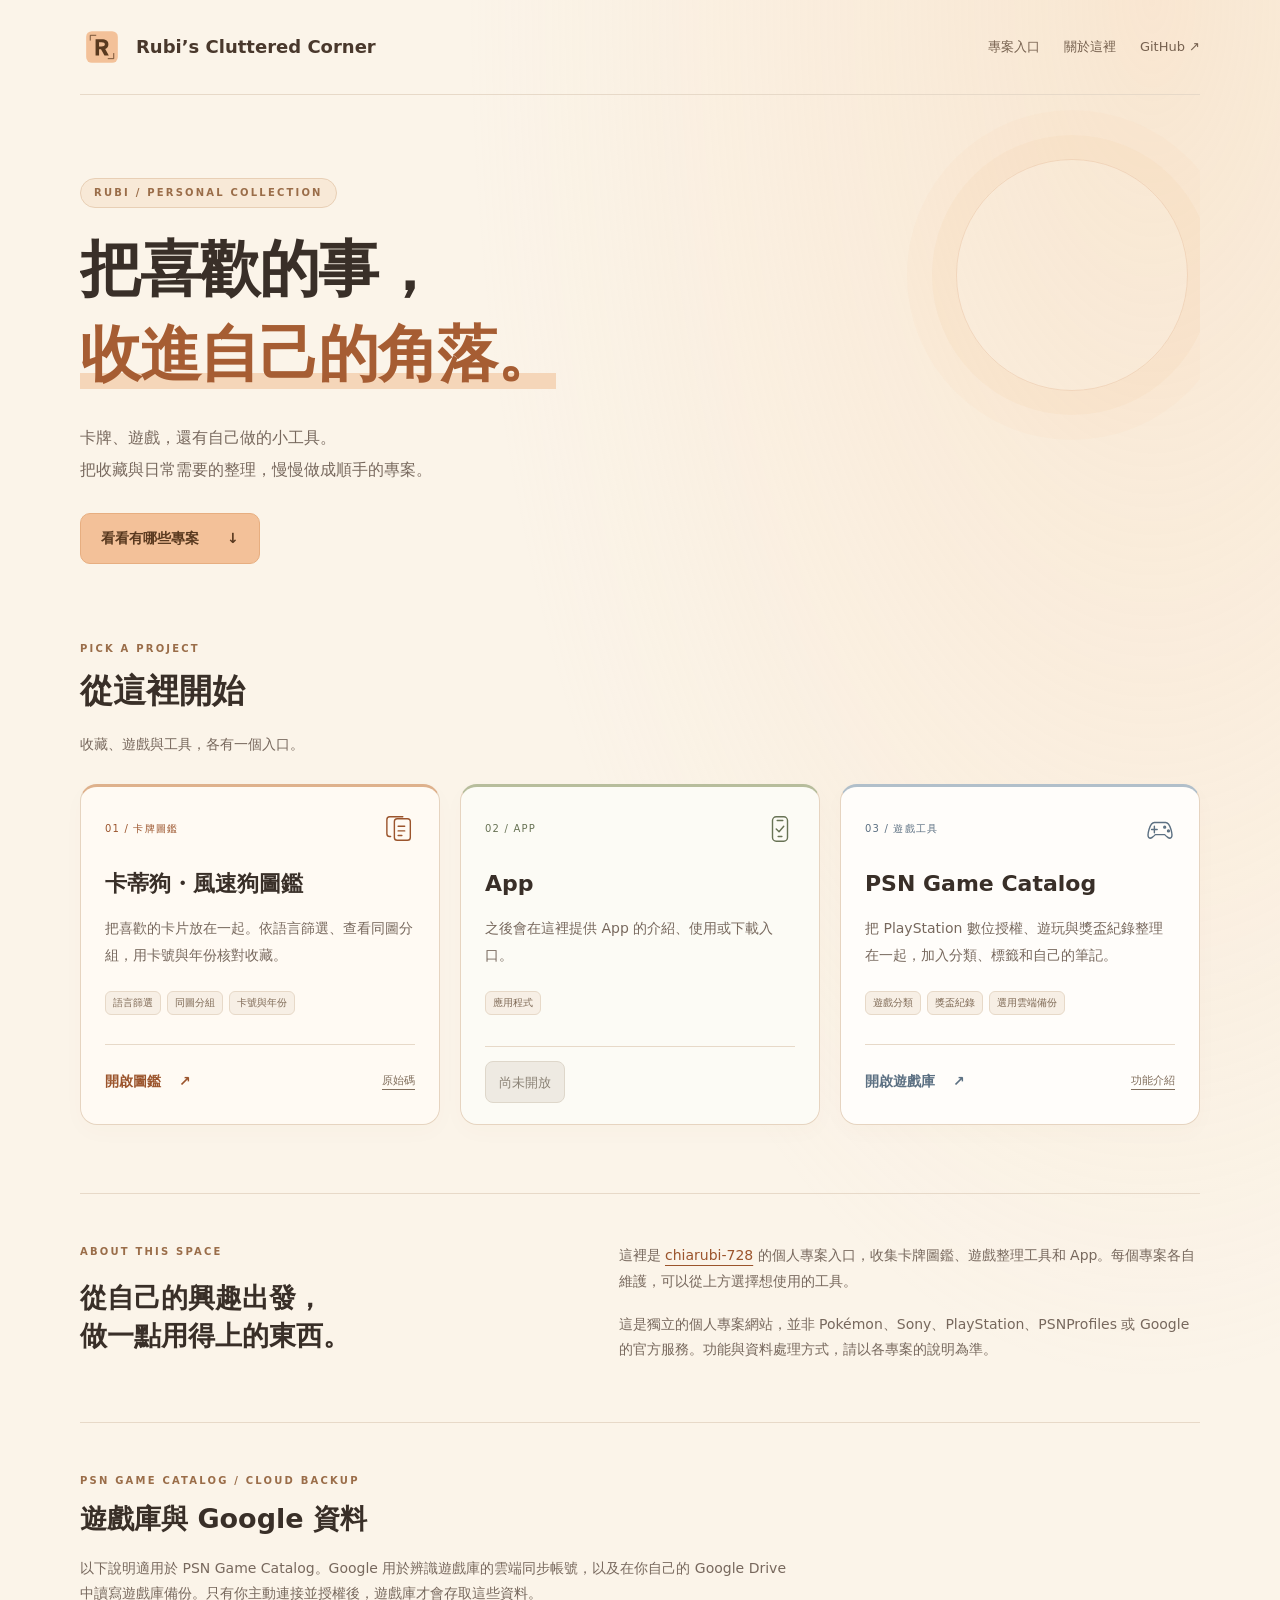
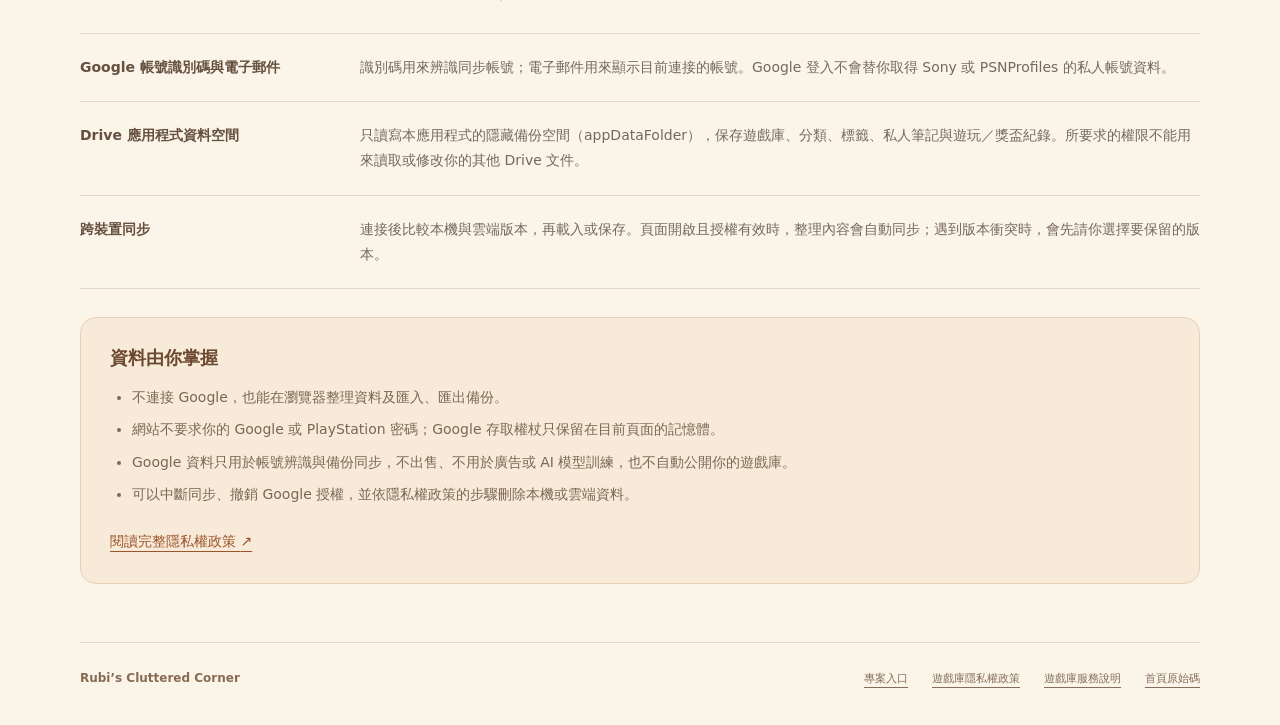
==== commit 0c720d6f: "套用 Rubi R 標誌與網站圖示" ====
--- a/index.html
+++ b/index.html
@@ -8,12 +8,15 @@
   <meta name="description" content="Rubi’s Cluttered Corner：卡蒂狗・風速狗圖鑑、App 與 PSN Game Catalog 的個人專案入口。收藏卡牌、整理遊戲，找到順手的小工具。">
   <link rel="canonical" href="https://chiarubi-728.github.io/">
   <title>Rubi’s Cluttered Corner · 卡牌、遊戲與小工具</title>
-  <link rel="stylesheet" href="style.css?v=20261023-warm">
+  <link rel="icon" type="image/png" sizes="32x32" href="assets/favicon-32.png">
+  <link rel="icon" type="image/svg+xml" href="assets/rubi-corner.svg">
+  <link rel="apple-touch-icon" sizes="180x180" href="assets/apple-touch-icon.png">
+  <link rel="stylesheet" href="style.css?v=20261023-logo">
 </head>
 <body>
   <a class="skip-link" href="#main">跳至主要內容</a>
   <header class="site-header">
-    <a class="brand" href="/" aria-label="Rubi’s Cluttered Corner 首頁"><span class="brand-symbol" aria-hidden="true">R</span><span>Rubi’s Cluttered Corner</span></a>
+    <a class="brand" href="/" aria-label="Rubi’s Cluttered Corner 首頁"><img class="brand-symbol" src="assets/rubi-corner.svg" width="44" height="44" alt=""><span>Rubi’s Cluttered Corner</span></a>
     <nav aria-label="主要導覽"><a href="#projects">專案入口</a><a href="#about">關於這裡</a><a href="https://github.com/chiarubi-728">GitHub <span aria-hidden="true">↗</span></a></nav>
   </header>
   <main id="main">
--- a/style.css
+++ b/style.css
@@ -8,7 +8,7 @@
 .site-header,main,.site-footer{width:min(1120px,calc(100% - 64px));margin-inline:auto}
 .site-header{padding:25px 0;display:flex;align-items:center;justify-content:space-between;gap:25px;border-bottom:1px solid var(--line)}
 .brand{display:flex;align-items:center;gap:12px;color:#49382c;text-decoration:none;font-size:18px;font-weight:700;line-height:1.4;min-width:0}
-.brand-symbol{width:36px;height:36px;flex:none;display:grid;place-items:center;background:#f5c49e;color:#764424;border:1px solid #e9b48c;border-radius:11px;font:25px/1 Georgia,serif}
+.brand-symbol{width:44px;height:44px;flex:none;display:block}
 .site-header nav,.site-footer nav{display:flex;align-items:center;flex-wrap:wrap;gap:12px 24px;font-size:13px}.site-header nav a{text-decoration:none;color:#76614f}.site-header nav a:hover{color:#9b542c}
 .hero{padding:82px 0 76px;position:relative;isolation:isolate;overflow:hidden}
 .hero::after{content:"";position:absolute;right:12px;top:64px;width:230px;height:230px;border:1px solid #e5b79166;border-radius:50%;box-shadow:0 0 0 24px #f1cfa32b,0 0 0 49px #f1cfa31a;z-index:-1;pointer-events:none}
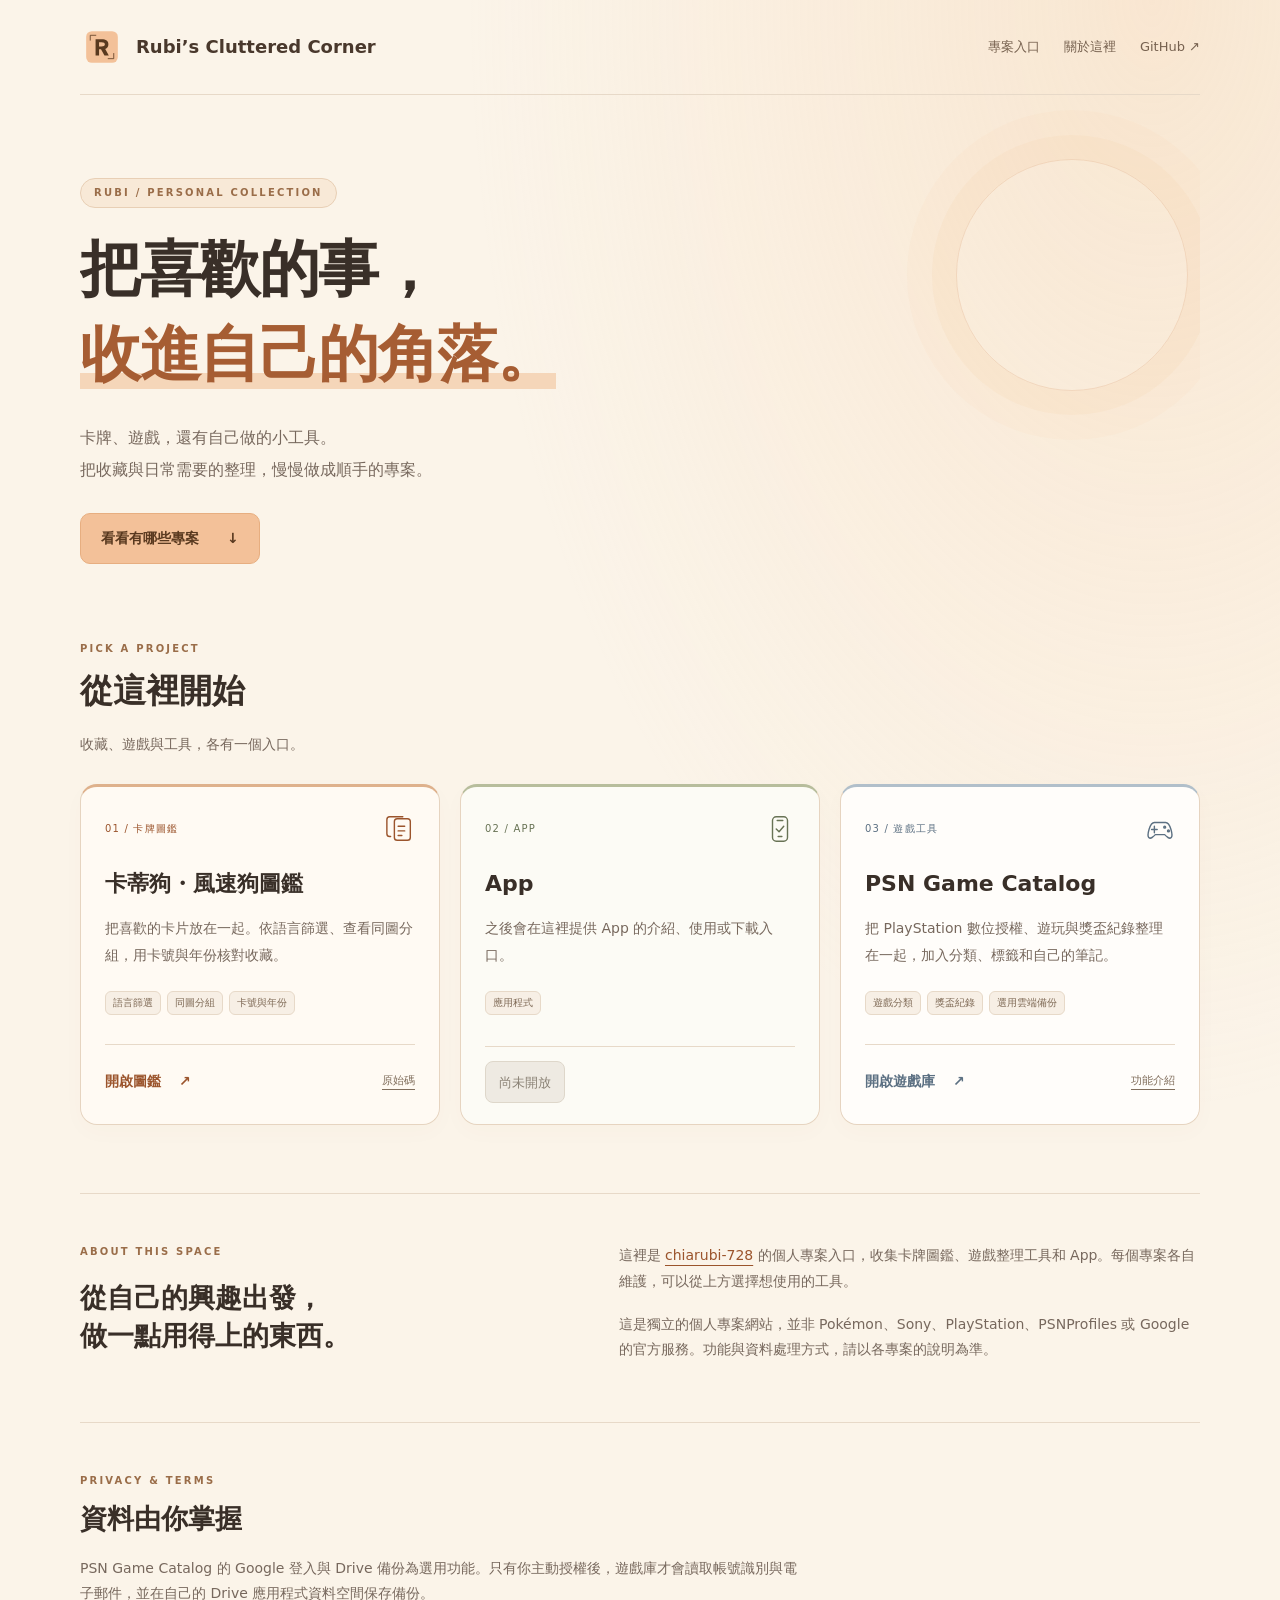
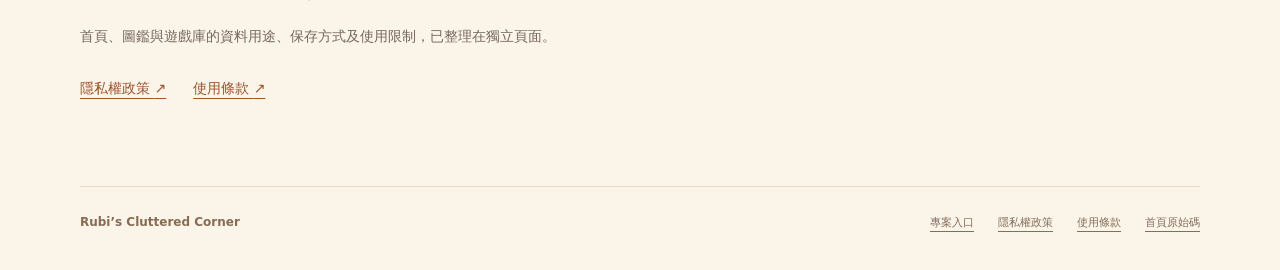
==== commit fa0d6e2f: "新增總站隱私權政策與使用條款獨立頁面" ====
--- a/index.html
+++ b/index.html
@@ -8,10 +8,11 @@
   <meta name="description" content="Rubi’s Cluttered Corner：卡蒂狗・風速狗圖鑑、App 與 PSN Game Catalog 的個人專案入口。收藏卡牌、整理遊戲，找到順手的小工具。">
   <link rel="canonical" href="https://chiarubi-728.github.io/">
   <title>Rubi’s Cluttered Corner · 卡牌、遊戲與小工具</title>
-  <link rel="icon" type="image/png" sizes="32x32" href="assets/favicon-32.png">
-  <link rel="icon" type="image/svg+xml" href="assets/rubi-corner.svg">
+  <link rel="icon" type="image/png" sizes="32x32" href="assets/favicon-32.png?v=2">
+  <link rel="icon" type="image/svg+xml" sizes="any" href="assets/favicon.svg?v=2">
   <link rel="apple-touch-icon" sizes="180x180" href="assets/apple-touch-icon.png">
   <link rel="stylesheet" href="style.css?v=20261023-logo">
+  <link rel="stylesheet" href="policy.css?v=20261023">
 </head>
 <body>
   <a class="skip-link" href="#main">跳至主要內容</a>
@@ -60,16 +61,10 @@
     </section>
 
     <section id="google-data" class="google-section" aria-labelledby="google-title">
-      <div class="section-heading"><p class="eyebrow">PSN GAME CATALOG / CLOUD BACKUP</p><h2 id="google-title">遊戲庫與 Google 資料</h2><p>以下說明適用於 PSN Game Catalog。Google 用於辨識遊戲庫的雲端同步帳號，以及在你自己的 Google Drive 中讀寫遊戲庫備份。只有你主動連接並授權後，遊戲庫才會存取這些資料。</p></div>
-      <dl class="data-list">
-        <div><dt>Google 帳號識別碼與電子郵件</dt><dd>識別碼用來辨識同步帳號；電子郵件用來顯示目前連接的帳號。Google 登入不會替你取得 Sony 或 PSNProfiles 的私人帳號資料。</dd></div>
-        <div><dt>Drive 應用程式資料空間</dt><dd>只讀寫本應用程式的隱藏備份空間（appDataFolder），保存遊戲庫、分類、標籤、私人筆記與遊玩／獎盃紀錄。所要求的權限不能用來讀取或修改你的其他 Drive 文件。</dd></div>
-        <div><dt>跨裝置同步</dt><dd>連接後比較本機與雲端版本，再載入或保存。頁面開啟且授權有效時，整理內容會自動同步；遇到版本衝突時，會先請你選擇要保留的版本。</dd></div>
-      </dl>
-      <div class="privacy-summary"><h3>資料由你掌握</h3><ul><li>不連接 Google，也能在瀏覽器整理資料及匯入、匯出備份。</li><li>網站不要求你的 Google 或 PlayStation 密碼；Google 存取權杖只保留在目前頁面的記憶體。</li><li>Google 資料只用於帳號辨識與備份同步，不出售、不用於廣告或 AI 模型訓練，也不自動公開你的遊戲庫。</li><li>可以中斷同步、撤銷 Google 授權，並依隱私權政策的步驟刪除本機或雲端資料。</li></ul><a href="/PSN_Game_Catalog/privacy.html">閱讀完整隱私權政策 <span aria-hidden="true">↗</span></a></div>
+      <div class="section-heading"><p class="eyebrow">PRIVACY &amp; TERMS</p><h2 id="google-title">資料由你掌握</h2><p>PSN Game Catalog 的 Google 登入與 Drive 備份為選用功能。只有你主動授權後，遊戲庫才會讀取帳號識別與電子郵件，並在自己的 Drive 應用程式資料空間保存備份。</p><p>首頁、圖鑑與遊戲庫的資料用途、保存方式及使用限制，已整理在獨立頁面。</p><div class="policy-actions"><a href="privacy.html">隱私權政策 <span aria-hidden="true">↗</span></a><a href="terms.html">使用條款 <span aria-hidden="true">↗</span></a></div></div>
     </section>
 
   </main>
-  <footer class="site-footer"><span>Rubi’s Cluttered Corner</span><nav aria-label="相關連結"><a href="#projects">專案入口</a><a href="/PSN_Game_Catalog/privacy.html">遊戲庫隱私權政策</a><a href="/PSN_Game_Catalog/terms.html">遊戲庫服務說明</a><a href="https://github.com/chiarubi-728/chiarubi-728.github.io">首頁原始碼</a></nav></footer>
+  <footer class="site-footer"><span>Rubi’s Cluttered Corner</span><nav aria-label="相關連結"><a href="#projects">專案入口</a><a href="privacy.html">隱私權政策</a><a href="terms.html">使用條款</a><a href="https://github.com/chiarubi-728/chiarubi-728.github.io">首頁原始碼</a></nav></footer>
 </body>
 </html>
--- a/policy.css
+++ b/policy.css
@@ -0,0 +1 @@
+.policy-main{max-width:860px;padding-bottom:54px}.policy-heading{padding:54px 0 25px}.policy-heading h1{font-size:clamp(32px,4vw,44px);letter-spacing:-.6px;margin:0 0 14px}.policy-date{font-size:12px;color:var(--muted);margin:0}.policy-outline{display:flex;flex-wrap:wrap;gap:10px 20px;padding:18px 0;border-top:1px solid var(--line);border-bottom:1px solid var(--line);font-size:12px}.policy-content{font-size:14px;color:#66584c;line-height:1.95}.policy-content section{padding-top:34px}.policy-content h2{font-size:23px;color:#49382c;margin:0 0 18px}.policy-content h3{font-size:18px;color:#6c4b33;margin:26px 0 12px}.policy-content ul{padding-left:22px;margin:0 0 20px}.policy-content li{margin:9px 0}.policy-content p{margin:0 0 17px}.policy-content a,.policy-content code{overflow-wrap:anywhere}.policy-content code{font-size:.9em;background:#f6eadb;padding:2px 4px;border-radius:4px}.policy-content .notice{border-left:3px solid #d59a6e;background:#f8ead8;border-radius:0 9px 9px 0;padding:15px 18px;color:#70513b}.site-header nav a[aria-current=page]{color:#9b542c;font-weight:700}.policy-actions{display:flex;gap:14px 27px;flex-wrap:wrap;font-size:14px;padding-top:9px}@media(max-width:480px){.policy-heading{padding:36px 0 22px}.policy-content section{padding-top:28px}.policy-content h2{font-size:21px}.policy-content{font-size:14px}.policy-outline{gap:8px 17px}}
